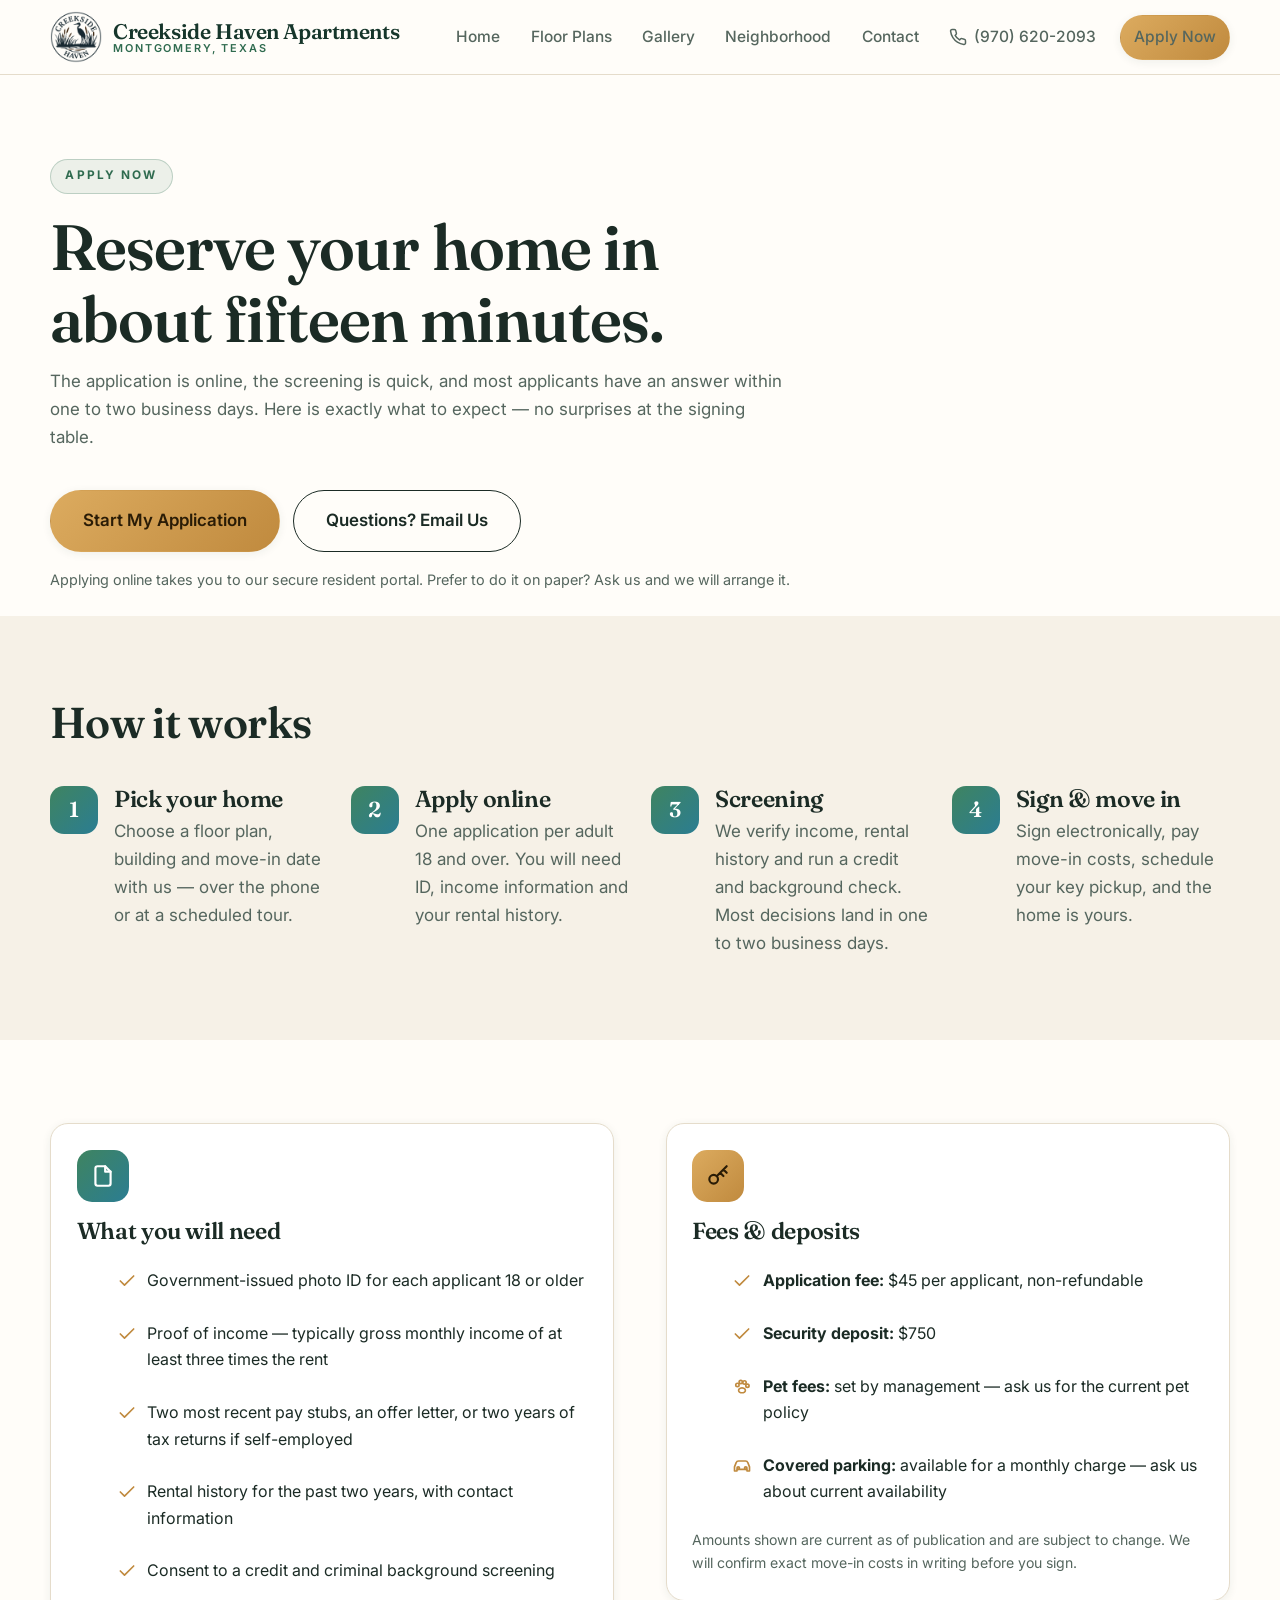
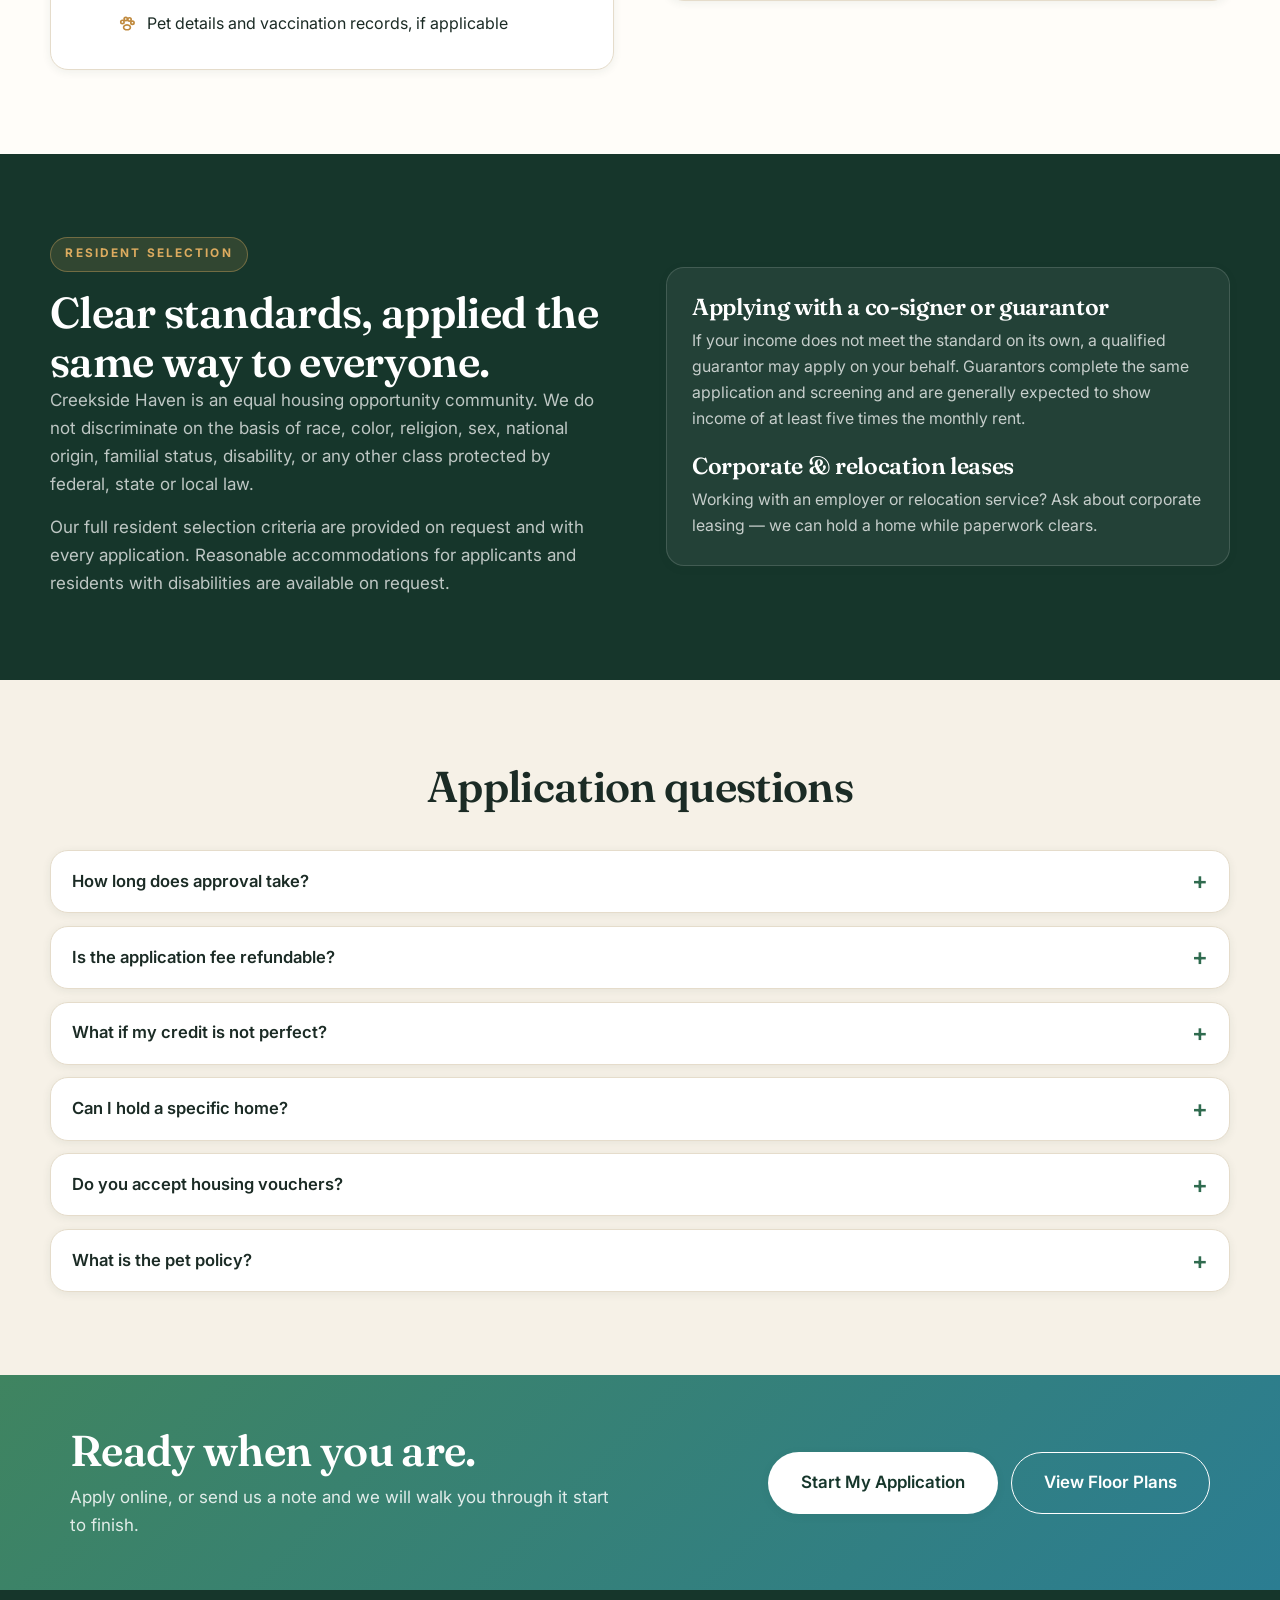
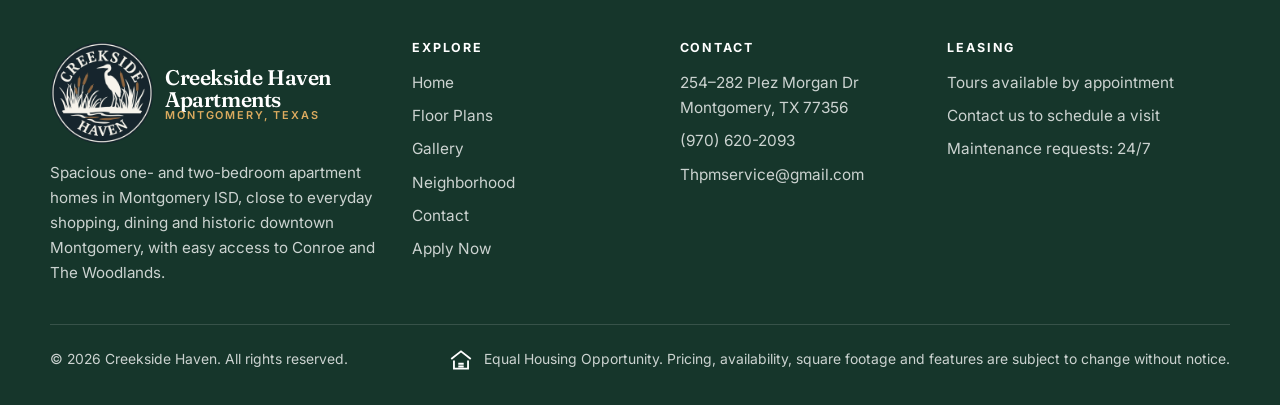
==== apply.html @ a0048268 "Apply: the application fee is $45 Down from $50. Both were supplied by the property rather than inve" ====
<!DOCTYPE html>
<html lang="en">
<head>
  <meta charset="UTF-8" />
  <meta name="viewport" content="width=device-width, initial-scale=1.0" />
  <title>Apply Now | Creekside Haven Apartments &mdash; Montgomery, TX</title>
  <meta name="description" content="Apply online for a new apartment home at Creekside Haven in Montgomery, TX. Application requirements, fees, deposits and resident selection criteria explained." />
  <meta name="theme-color" content="#16362b" />
  <link rel="canonical" href="https://creeksidehavenapts.com/apply.html" />
  <link rel="icon" href="assets/favicon.svg" type="image/svg+xml" />
  <link rel="apple-touch-icon" href="assets/apple-touch-icon.png" />
  <meta property="og:site_name" content="Creekside Haven" />
  <meta property="og:title" content="Apply Now | Creekside Haven Apartments &mdash; Montgomery, TX" />
  <meta property="og:description" content="Apply online for a new apartment home at Creekside Haven in Montgomery, TX. Application requirements, fees, deposits and resident selection criteria explained." />
  <meta property="og:type" content="website" />
  <meta property="og:image" content="https://creeksidehavenapts.com/assets/entrance-sign-og.jpg" />
  <meta name="twitter:card" content="summary_large_image" />
  <meta property="og:url" content="https://creeksidehavenapts.com/apply.html" />
  <link rel="preconnect" href="https://fonts.googleapis.com" />
  <link rel="preconnect" href="https://fonts.gstatic.com" crossorigin />
  <link href="https://fonts.googleapis.com/css2?family=Fraunces:opsz,wght@9..144,500;9..144,600;9..144,700&family=Inter:wght@400;500;600;700&display=swap" rel="stylesheet" />
  <link rel="stylesheet" href="css/site.css" />
  <!-- Google Analytics (GA4). Loaded async so it never blocks the page. -->
  <script async src="https://www.googletagmanager.com/gtag/js?id=G-PY15QV11W2"></script>
  <script>
    window.dataLayer = window.dataLayer || [];
    function gtag(){dataLayer.push(arguments);}
    gtag('js', new Date());
    gtag('config', 'G-PY15QV11W2');
  </script>
</head>
<body>
  <a class="skip-link" href="#main">Skip to content</a>
  <header class="site-header" id="top">
    <div class="container nav-bar">
      <a class="brand" href="/" aria-label="Creekside Haven home">
        <img class="brand-mark" src="assets/logo.png" width="52" height="52" alt="Creekside Haven" />
        <span class="brand-text">
          <span class="brand-name">Creekside Haven Apartments</span>
          <span class="brand-sub">Montgomery, Texas</span>
        </span>
      </a>
      <button class="nav-toggle" aria-label="Toggle menu" aria-expanded="false" aria-controls="nav"><span></span></button>
      <nav class="nav" id="nav" aria-label="Main">
        <a href="/">Home</a>
        <a href="floor-plans.html">Floor Plans</a>
        <a href="gallery.html">Gallery</a>
        <a href="neighborhood.html">Neighborhood</a>
        <a href="contact.html">Contact</a>
        <a class="nav-phone" href="tel:+19706202093"><svg class="ico" viewBox="0 0 24 24" fill="none" stroke="currentColor" stroke-width="2" stroke-linecap="round" stroke-linejoin="round" aria-hidden="true"><path d="M22 16.9v3a2 2 0 0 1-2.2 2 19.8 19.8 0 0 1-8.6-3.1 19.5 19.5 0 0 1-6-6A19.8 19.8 0 0 1 2.1 4.2 2 2 0 0 1 4.1 2h3a2 2 0 0 1 2 1.7c.1 1 .4 2 .7 2.9a2 2 0 0 1-.5 2.1L8.1 9.9a16 16 0 0 0 6 6l1.2-1.2a2 2 0 0 1 2.1-.5c.9.3 1.9.6 2.9.7a2 2 0 0 1 1.7 2z"/></svg>(970) 620-2093</a>
        <a class="btn btn-primary btn-sm" href="apply.html">Apply Now</a>
      </nav>
    </div>
  </header>
  <main id="main">
    <section class="section" style="padding-bottom:1.5rem">
      <div class="container">
        <div class="section-head">
          <span class="eyebrow dark">Apply now</span>
          <h1>Reserve your home in about fifteen minutes.</h1>
          <p>The application is online, the screening is quick, and most applicants have an answer
             within one to two business days. Here is exactly what to expect &mdash; no surprises
             at the signing table.</p>
        </div>
        <div class="btn-row">
          <a class="btn btn-primary btn-lg" href="contact.html">Start My Application</a>
          <a class="btn btn-ghost btn-lg" href="mailto:Thpmservice@gmail.com">Questions? Email Us</a>
        </div>
        <p class="muted" style="font-size:.9rem;margin-top:1rem">Applying online takes you to our
          secure resident portal. Prefer to do it on paper? Ask us and we will arrange it.</p>
      </div>
    </section>

    <section class="section sand">
      <div class="container">
        <div class="section-head"><h2>How it works</h2></div>
        <div class="grid grid-4">
          <div class="step reveal"><h3>Pick your home</h3><p>Choose a floor plan, building and
            move-in date with us &mdash; over the phone or at a scheduled tour.</p></div>
          <div class="step reveal"><h3>Apply online</h3><p>One application per adult 18 and over.
            You will need ID, income information and your rental history.</p></div>
          <div class="step reveal"><h3>Screening</h3><p>We verify income, rental history and run a
            credit and background check. Most decisions land in one to two business days.</p></div>
          <div class="step reveal"><h3>Sign &amp; move in</h3><p>Sign electronically, pay move-in
            costs, schedule your key pickup, and the home is yours.</p></div>
        </div>
      </div>
    </section>

    <section class="section">
      <div class="container split" style="align-items:start">
        <div class="card">
          <div class="pillar-icon"><svg class="" viewBox="0 0 24 24" fill="none" stroke="currentColor" stroke-width="2" stroke-linecap="round" stroke-linejoin="round" aria-hidden="true"><path d="M14 3H7a2 2 0 0 0-2 2v14a2 2 0 0 0 2 2h10a2 2 0 0 0 2-2V8z"/><path d="M14 3v5h5"/></svg></div>
          <h3>What you will need</h3>
          <ul class="amenity-list" style="grid-template-columns:1fr;margin-top:1rem">
            <li><svg class="" viewBox="0 0 24 24" fill="none" stroke="currentColor" stroke-width="2" stroke-linecap="round" stroke-linejoin="round" aria-hidden="true"><path d="M20 6 9 17l-5-5"/></svg><span>Government-issued photo ID for each applicant 18 or older</span></li>
            <li><svg class="" viewBox="0 0 24 24" fill="none" stroke="currentColor" stroke-width="2" stroke-linecap="round" stroke-linejoin="round" aria-hidden="true"><path d="M20 6 9 17l-5-5"/></svg><span>Proof of income &mdash; typically gross monthly income of at least
              three times the rent</span></li>
            <li><svg class="" viewBox="0 0 24 24" fill="none" stroke="currentColor" stroke-width="2" stroke-linecap="round" stroke-linejoin="round" aria-hidden="true"><path d="M20 6 9 17l-5-5"/></svg><span>Two most recent pay stubs, an offer letter, or two years of tax returns
              if self-employed</span></li>
            <li><svg class="" viewBox="0 0 24 24" fill="none" stroke="currentColor" stroke-width="2" stroke-linecap="round" stroke-linejoin="round" aria-hidden="true"><path d="M20 6 9 17l-5-5"/></svg><span>Rental history for the past two years, with contact information</span></li>
            <li><svg class="" viewBox="0 0 24 24" fill="none" stroke="currentColor" stroke-width="2" stroke-linecap="round" stroke-linejoin="round" aria-hidden="true"><path d="M20 6 9 17l-5-5"/></svg><span>Consent to a credit and criminal background screening</span></li>
            <li><svg class="" viewBox="0 0 24 24" fill="none" stroke="currentColor" stroke-width="2" stroke-linecap="round" stroke-linejoin="round" aria-hidden="true"><circle cx="6.5" cy="9.5" r="2"/><circle cx="10.5" cy="6" r="2"/><circle cx="15" cy="6.5" r="2"/><circle cx="18.5" cy="10.5" r="2"/><path d="M8.5 14.5c1.5-2 5.5-2 7 0 1.2 1.6.4 4-1.8 4.3-1 .1-2.4.1-3.4 0-2.2-.3-3-2.7-1.8-4.3z"/></svg><span>Pet details and vaccination records, if applicable</span></li>
          </ul>
        </div>
        <div class="card brass">
          <div class="pillar-icon"><svg class="" viewBox="0 0 24 24" fill="none" stroke="currentColor" stroke-width="2" stroke-linecap="round" stroke-linejoin="round" aria-hidden="true"><circle cx="8" cy="15" r="4"/><path d="M10.8 12.2 20 3M17 6l3 3M14 9l3 3"/></svg></div>
          <h3>Fees &amp; deposits</h3>
          <ul class="amenity-list" style="grid-template-columns:1fr;margin-top:1rem">
            <li><svg class="" viewBox="0 0 24 24" fill="none" stroke="currentColor" stroke-width="2" stroke-linecap="round" stroke-linejoin="round" aria-hidden="true"><path d="M20 6 9 17l-5-5"/></svg><span><strong>Application fee:</strong> $45 per applicant, non-refundable</span></li>
            <li><svg class="" viewBox="0 0 24 24" fill="none" stroke="currentColor" stroke-width="2" stroke-linecap="round" stroke-linejoin="round" aria-hidden="true"><path d="M20 6 9 17l-5-5"/></svg><span><strong>Security deposit:</strong> $750</span></li>
            <li><svg class="" viewBox="0 0 24 24" fill="none" stroke="currentColor" stroke-width="2" stroke-linecap="round" stroke-linejoin="round" aria-hidden="true"><circle cx="6.5" cy="9.5" r="2"/><circle cx="10.5" cy="6" r="2"/><circle cx="15" cy="6.5" r="2"/><circle cx="18.5" cy="10.5" r="2"/><path d="M8.5 14.5c1.5-2 5.5-2 7 0 1.2 1.6.4 4-1.8 4.3-1 .1-2.4.1-3.4 0-2.2-.3-3-2.7-1.8-4.3z"/></svg><span><strong>Pet fees:</strong> set by management &mdash; ask us for
              the current pet policy</span></li>
            <li><svg class="" viewBox="0 0 24 24" fill="none" stroke="currentColor" stroke-width="2" stroke-linecap="round" stroke-linejoin="round" aria-hidden="true"><path d="M3 13l2-5a3 3 0 0 1 2.8-2h8.4A3 3 0 0 1 19 8l2 5v5h-3v-2H6v2H3z"/><circle cx="7.5" cy="14.5" r="1.5"/><circle cx="16.5" cy="14.5" r="1.5"/></svg><span><strong>Covered parking:</strong> available for a monthly charge &mdash;
              ask us about current availability</span></li>
          </ul>
          <p class="muted" style="font-size:.88rem;margin-top:1rem">Amounts shown are current as of
            publication and are subject to change. We will confirm exact
            move-in costs in writing before you sign.</p>
        </div>
      </div>
    </section>

    <section class="section forest">
      <div class="container">
        <div class="split">
          <div>
            <span class="eyebrow">Resident selection</span>
            <h2>Clear standards, applied the same way to everyone.</h2>
            <p class="muted">Creekside Haven is an equal housing opportunity community. We do not
              discriminate on the basis of race, color, religion, sex, national origin, familial
              status, disability, or any other class protected by federal, state or local law.</p>
            <p class="muted">Our full resident selection criteria are provided on request and
              with every application. Reasonable accommodations for applicants and residents with
              disabilities are available on request.</p>
          </div>
          <div class="card">
            <h3>Applying with a co-signer or guarantor</h3>
            <p>If your income does not meet the standard on its own, a qualified guarantor may
               apply on your behalf. Guarantors complete the same application and screening and
               are generally expected to show income of at least five times the monthly rent.</p>
            <h3 style="margin-top:1.3rem">Corporate &amp; relocation leases</h3>
            <p>Working with an employer or relocation service? Ask about corporate leasing
               &mdash; we can hold a home while paperwork clears.</p>
          </div>
        </div>
      </div>
    </section>

    <section class="section sand">
      <div class="container">
        <div class="section-head center"><h2>Application questions</h2></div>
      <div class="faq">
        <details><summary>How long does approval take?</summary><p>Most applications are decided within one to two business days once every adult applicant has submitted their documents.</p></details>
        <details><summary>Is the application fee refundable?</summary><p>The application fee covers screening costs and is non-refundable, whether or not the application is approved.</p></details>
        <details><summary>What if my credit is not perfect?</summary><p>Credit is one factor among several. Applicants who do not meet the standard outright may still be approved with an additional deposit or a qualified guarantor.</p></details>
        <details><summary>Can I hold a specific home?</summary><p>Yes. Once your application is approved and the administrative fee is paid, the home is held for your agreed move-in date.</p></details>
        <details><summary>Do you accept housing vouchers?</summary><p>We follow all applicable federal, state and local laws regarding sources of income. Contact us to discuss your situation.</p></details>
        <details><summary>What is the pet policy?</summary><p>Pets are considered, subject to fees, weight limits and breed restrictions set by management. Ask us for the current policy before you apply.</p></details>
      </div>
      </div>
    </section>

    <section class="cta-band">
      <div class="container">
        <div>
          <h2>Ready when you are.</h2>
          <p>Apply online, or send us a note and we will walk you through it start to finish.</p>
        </div>
        <div class="btn-row">
          <a class="btn btn-light btn-lg" href="contact.html">Start My Application</a>
          <a class="btn btn-ghost btn-lg" href="floor-plans.html">View Floor Plans</a>
        </div>
      </div>
    </section>
  </main>

  <footer class="site-footer">
    <div class="container">
      <div class="footer-grid">
        <div class="footer-brand">
          <a class="brand" href="/" aria-label="Creekside Haven home">
            <img class="brand-seal" src="assets/logo-reverse.png" width="104" height="104" alt="Creekside Haven" />
            <span class="brand-text">
              <span class="brand-name">Creekside Haven Apartments</span>
              <span class="brand-sub">Montgomery, Texas</span>
            </span>
          </a>
          <p>Spacious one- and two-bedroom apartment homes in Montgomery ISD, close to everyday shopping, dining and historic downtown Montgomery, with easy access to Conroe and The Woodlands.</p>
        </div>
        <div>
          <h4>Explore</h4>
          <ul>
          <li><a href="/">Home</a></li>
          <li><a href="floor-plans.html">Floor Plans</a></li>
          <li><a href="gallery.html">Gallery</a></li>
          <li><a href="neighborhood.html">Neighborhood</a></li>
          <li><a href="contact.html">Contact</a></li>
            <li><a href="apply.html">Apply Now</a></li>
          </ul>
        </div>
        <div>
          <h4>Contact</h4>
          <ul>
            <li><a href="https://www.google.com/maps/search/?api=1&query=Creekside+Haven+Plez+Morgan+Dr+Montgomery+TX+77356" target="_blank" rel="noopener">254–282 Plez Morgan Dr<br />Montgomery, TX 77356</a></li>
            <li><a href="tel:+19706202093">(970) 620-2093</a></li>
            <li><a href="mailto:Thpmservice@gmail.com">Thpmservice@gmail.com</a></li>
          </ul>
        </div>
        <div>
          <h4>Leasing</h4>
          <ul>
            <li>Tours available by appointment</li>
            <li>Contact us to schedule a visit</li>
            <li>Maintenance requests: 24/7</li>
          </ul>
        </div>
      </div>
      <div class="footer-bottom">
        <span>&copy; <span data-year>2026</span> Creekside Haven. All rights reserved.</span>
        <span class="eho"><svg viewBox="0 0 24 24" role="img" aria-label="Equal Housing Opportunity" fill="none" stroke="currentColor" stroke-width="1.7"><path d="M3 11 12 4l9 7"/><path d="M5.5 12.5V20h13v-7.5"/><path d="M9.5 15.5h5M9.5 18h5"/></svg> <span>Equal Housing Opportunity. Pricing, availability,
          square footage and features are subject to change without notice.</span></span>
      </div>
    </div>
  </footer>

  <script src="js/site.js"></script>
</body>
</html>
---- css/site.css ----
/* ==========================================================================
   Creekside Haven — Design System & Styles
   New-construction apartment homes | Montgomery, Texas
   Static site: no build step, no dependencies.
   ========================================================================== */

/* ------------------------------- Tokens -------------------------------- */
:root {
  /* Brand palette — creekside / Piney Woods */
  --forest: #16362b;
  --forest-2: #1e4a3a;
  --moss: #2f6b4f;
  --moss-2: #3f8460;
  --sage: #8aa894;
  --creek: #2b7d92;
  --creek-2: #3f9bb0;
  --brass: #c08a3e;
  --brass-2: #dcab5f;
  --sand: #f6f1e7;
  --sand-2: #efe7d8;
  --cream: #fffdf9;
  --white: #ffffff;
  --line: #e5dccb;
  --ink: #1b2b25;
  --ink-soft: #55665e;

  /* Functional */
  --bg: var(--cream);
  --text: var(--ink);
  --muted: var(--ink-soft);

  /* Type */
  --font-display: "Fraunces", "Iowan Old Style", Georgia, serif;
  --font-body: "Inter", system-ui, -apple-system, "Segoe UI", Roboto, sans-serif;

  /* Layout */
  --container: 1180px;
  --radius-sm: 10px;
  --radius: 18px;
  --radius-lg: 30px;
  --shadow-sm: 0 2px 10px rgba(22, 54, 43, .07);
  --shadow: 0 16px 44px rgba(22, 54, 43, .13);
  --shadow-lg: 0 34px 80px rgba(22, 54, 43, .2);
  --ring: 0 0 0 4px rgba(43, 125, 146, .25);

  /* One quiet green. It ends on --forest-2, which is also the fact strip's
     background, so the two meet with no visible seam. The gold and teal
     radial glows that used to sit on top of this are gone. */
  --grad-hero: linear-gradient(180deg, #143022 0%, #1a4030 58%, #1e4a3a 100%);
  --grad-brass: linear-gradient(135deg, var(--brass-2) 0%, var(--brass) 100%);
  --grad-moss: linear-gradient(135deg, var(--moss-2) 0%, var(--creek) 100%);
}

/* ------------------------------- Reset --------------------------------- */
*, *::before, *::after { box-sizing: border-box; }
* { margin: 0; }
html { scroll-behavior: smooth; -webkit-text-size-adjust: 100%; }
body {
  font-family: var(--font-body);
  color: var(--text);
  background: var(--bg);
  line-height: 1.65;
  font-size: 1.0625rem;
  -webkit-font-smoothing: antialiased;
  overflow-x: hidden;
}
img, svg, video { display: block; max-width: 100%; }
a { color: inherit; }
button, input, select, textarea { font: inherit; color: inherit; }
:focus-visible { outline: 3px solid var(--creek-2); outline-offset: 2px; }

h1, h2, h3, h4 {
  font-family: var(--font-display);
  line-height: 1.12;
  letter-spacing: -.015em;
  font-weight: 600;
}
h1 { font-size: clamp(2.3rem, 5.4vw, 4rem); }
h2 { font-size: clamp(1.85rem, 3.6vw, 2.7rem); }
h3 { font-size: clamp(1.2rem, 2vw, 1.45rem); }
p + p { margin-top: .9rem; }

.container { width: min(100% - 2.5rem, var(--container)); margin-inline: auto; }
.center { text-align: center; }
.muted { color: var(--muted); }
.sr-only {
  position: absolute; width: 1px; height: 1px; padding: 0; overflow: hidden;
  clip: rect(0 0 0 0); white-space: nowrap; border: 0;
}
.skip-link {
  position: absolute; left: 1rem; top: -4rem; z-index: 200;
  background: var(--white); color: var(--forest); padding: .7rem 1.1rem;
  border-radius: 0 0 var(--radius-sm) var(--radius-sm); font-weight: 600;
  transition: top .2s ease;
}
.skip-link:focus { top: 0; }

/* ------------------------------ Buttons -------------------------------- */
.btn {
  --btn-bg: var(--forest);
  --btn-fg: #fff;
  display: inline-flex; align-items: center; justify-content: center; gap: .55rem;
  background: var(--btn-bg); color: var(--btn-fg);
  border: 1px solid transparent; border-radius: 999px;
  padding: .85rem 1.6rem; font-weight: 600; font-size: 1rem;
  text-decoration: none; cursor: pointer;
  box-shadow: var(--shadow-sm);
  transition: transform .18s ease, box-shadow .18s ease, background .18s ease, color .18s ease;
}
.btn:hover { transform: translateY(-2px); box-shadow: var(--shadow); }
.btn:active { transform: translateY(0); }
.btn-primary { background: var(--grad-brass); color: #2a1c06; }
.btn-moss { background: var(--grad-moss); color: #fff; }
.btn-ghost { background: transparent; color: inherit; border-color: currentColor; box-shadow: none; }
.btn-ghost:hover { background: rgba(255,255,255,.12); }
.btn-light { background: #fff; color: var(--forest); }
.btn-sm { padding: .6rem 1.15rem; font-size: .93rem; }
.btn-lg { padding: 1rem 2rem; font-size: 1.06rem; }
.btn-row { display: flex; flex-wrap: wrap; gap: .8rem; }

/* ------------------------------- Header -------------------------------- */
.site-header {
  position: sticky; top: 0; z-index: 100;
  background: rgba(255, 253, 249, .92);
  backdrop-filter: blur(10px);
  border-bottom: 1px solid var(--line);
}
.nav-bar { display: flex; align-items: center; gap: 1rem; padding: .7rem 0; }
.brand { display: flex; align-items: center; gap: .7rem; text-decoration: none; margin-right: auto; }
.brand-mark { width: 52px; height: 52px; flex: none; }
.brand-seal { width: 104px; height: 104px; flex: none; }
.brand-text { display: grid; line-height: 1.05; }
.brand-name {
  font-family: var(--font-display); font-weight: 600; font-size: 1.32rem;
  color: var(--forest); letter-spacing: -.02em;
}
.brand-sub {
  font-size: .68rem; letter-spacing: .17em; text-transform: uppercase;
  color: var(--moss); font-weight: 600;
}
.nav { display: flex; align-items: center; gap: .3rem; }
.nav a {
  text-decoration: none; padding: .55rem .8rem; border-radius: 999px;
  font-weight: 500; font-size: .97rem; color: var(--ink-soft);
  transition: background .16s ease, color .16s ease;
}
.nav a:hover { background: var(--sand); color: var(--forest); }
.nav a.active { color: var(--forest); font-weight: 600; }
.nav .btn { margin-left: .4rem; }
.nav-phone {
  display: inline-flex; align-items: center; gap: .45rem; white-space: nowrap;
  font-weight: 600; color: var(--forest); text-decoration: none; font-size: .97rem;
  padding: .55rem .7rem;
}
.nav-phone svg { width: 18px; height: 18px; flex: none; }
.nav-toggle {
  display: none; width: 44px; height: 44px; border: 1px solid var(--line);
  background: var(--white); border-radius: 12px; cursor: pointer; position: relative;
}
.nav-toggle span, .nav-toggle::before, .nav-toggle::after {
  content: ""; position: absolute; left: 11px; right: 11px; height: 2px;
  background: var(--forest); border-radius: 2px; transition: transform .2s ease, opacity .2s ease;
}
.nav-toggle span { top: 21px; }
.nav-toggle::before { top: 14px; }
.nav-toggle::after { top: 28px; }
.nav-toggle[aria-expanded="true"] span { opacity: 0; }
.nav-toggle[aria-expanded="true"]::before { transform: translateY(7px) rotate(45deg); }
.nav-toggle[aria-expanded="true"]::after { transform: translateY(-7px) rotate(-45deg); }

@media (max-width: 960px) {
  .nav-toggle { display: block; }
  .nav {
    position: fixed; inset: 68px 0 auto 0; flex-direction: column; align-items: stretch;
    background: var(--cream); border-bottom: 1px solid var(--line);
    padding: .8rem 1.25rem 1.4rem; gap: .2rem; box-shadow: var(--shadow);
    display: none;
  }
  .nav.open { display: flex; }
  .nav a { padding: .8rem .6rem; font-size: 1.05rem; }
  .nav .btn { margin: .6rem 0 0; }
}

/* -------------------------------- Hero --------------------------------- */
.hero { position: relative; background: var(--grad-hero); color: #fff; overflow: hidden; }
.hero-inner {
  display: grid; grid-template-columns: 1.05fr .95fr; gap: clamp(1.8rem, 3vw, 2.6rem);
  align-items: center;
  padding: clamp(2.8rem, 5.6vw, 4.9rem) 0 clamp(3.2rem, 6vw, 5.2rem);
}
/* Sized here rather than inheriting the global h1. The <br> puts each sentence
   on its own line; the job of the ceiling is to keep the longer of the two,
   "Close to what matters.", inside the text column so it does not wrap and
   strand its last word. The text column was widened for the same reason.
   text-wrap: balance only matters at the narrow end, where a sentence has to
   wrap however it is sized: it evens the two lines instead of leaving one word
   alone. Browsers without it fall back to ordinary wrapping. */
.hero h1 { color: #fff; font-size: clamp(2.05rem, 3.9vw, 3.15rem); text-wrap: balance; }
.hero p.lede { font-size: clamp(1.05rem, 1.5vw, 1.22rem); color: rgba(255,255,255,.86); max-width: 34rem; margin-top: 1.1rem; }
.eyebrow {
  display: inline-flex; align-items: center; gap: .5rem;
  font-size: .74rem; letter-spacing: .18em; text-transform: uppercase; font-weight: 700;
  color: var(--brass-2); background: rgba(220, 171, 95, .14);
  border: 1px solid rgba(220, 171, 95, .38);
  padding: .42rem .9rem; border-radius: 999px; margin-bottom: 1.1rem;
}
.eyebrow.dark { color: var(--moss); background: rgba(47, 107, 79, .09); border-color: rgba(47, 107, 79, .25); }
.hero .btn-row { margin-top: 1.9rem; }
.hero-art {
  border-radius: var(--radius-lg); overflow: hidden;
  box-shadow: var(--shadow-lg); border: 1px solid rgba(255,255,255,.16);
  background: #0e2a21;
}
.hero-art svg, .hero-art img { width: 100%; height: auto; display: block; }
@media (max-width: 900px) {
  .hero-inner { grid-template-columns: 1fr; gap: 2.2rem; }
  .hero-art { order: -1; }
}
/* Narrower than this, the 2.2rem floor above is wider than the column and the
   headline's second line breaks; track the viewport instead of holding it. */
@media (max-width: 408px) {
  .hero h1 { font-size: 8.1vw; }
}

/* ---------------------------- Fact strip -------------------------------- */
/* The strip rides up over the hero, and the transform does not shrink the
   section, so the matching negative margin takes back the band of dead green
   it would otherwise leave underneath. */
.facts { background: var(--forest-2); color: #fff; margin-bottom: -38px; }
.facts-grid {
  display: grid; grid-template-columns: repeat(4, 1fr);
  gap: 1px; background: rgba(255,255,255,.14);
  border: 1px solid rgba(255,255,255,.12);
  border-radius: var(--radius); overflow: hidden;
  transform: translateY(-38px); box-shadow: var(--shadow);
}
.fact { background: var(--forest-2); padding: 1.35rem 1.25rem; display: grid; align-content: start; }
.fact dt { font-size: .72rem; letter-spacing: .15em; text-transform: uppercase; color: var(--brass-2); font-weight: 700; }
/* "Washer & dryer included" is the longest of the four values; the ceiling is
   what keeps it on one line so the row does not end up one line taller than
   the other three. */
.fact dd { font-family: var(--font-display); font-size: clamp(1.02rem, 1.02vw + .18rem, 1.2rem); margin-top: .34rem; }
.facts.flat { margin-bottom: 0; }
.facts.flat .facts-grid { transform: none; }
/* The strip already supplies the separation; the section below it does not
   need a full helping of its own on top. */
.why-section { padding-top: clamp(2.6rem, 4.4vw, 3.9rem); }
/* Three benefit cards in two columns leave the third alone with a hole beside
   it, which reads as a mistake rather than a layout. Go three to one. Scoped
   to this section so .grid-3 keeps its two-column step elsewhere, where the
   grids do not hold exactly three items. */
@media (max-width: 980px) { .why-section .grid-3 { grid-template-columns: 1fr; } }
/* These step down earlier than they used to. "Washer & dryer included" is a
   good deal longer than the "Now leasing" it replaced, and a column under
   roughly 224px wraps it onto a second line while the other three stay on one,
   which leaves the row visibly lopsided. Measured, not guessed. */
@media (max-width: 1000px) { .facts-grid { grid-template-columns: repeat(2, 1fr); } }
@media (max-width: 540px) { .facts-grid { grid-template-columns: 1fr; } }

/* ------------------------------ Sections -------------------------------- */
.section { padding: clamp(3.4rem, 6.5vw, 5.6rem) 0; }
.section.tight { padding: clamp(2.4rem, 4vw, 3.4rem) 0; }
.section.sand { background: var(--sand); }
.section.forest { background: var(--forest); color: #fff; }
.section.forest h2, .section.forest h3 { color: #fff; }
.section.forest .muted { color: rgba(255,255,255,.72); }
.section-head { max-width: 46rem; margin-bottom: 2.4rem; }
.section-head.center { margin-inline: auto; }
.section-head p { color: var(--muted); margin-top: .85rem; font-size: 1.06rem; }
.section.forest .section-head p { color: rgba(255,255,255,.76); }

/* "Why Creekside Haven": the heading and its paragraph sit beside a photo,
   with the three benefit cards in a row underneath. The photo carries the
   hero's larger radius so the two read as the same family. */
.why-intro {
  display: grid; grid-template-columns: 1fr 1fr;
  gap: clamp(1.8rem, 3.4vw, 3.2rem); align-items: center;
  margin-bottom: clamp(2.2rem, 3.8vw, 3.2rem);
}
.why-intro .section-head { max-width: none; margin-bottom: 0; }
.why-figure { margin: 0; }
.why-figure img {
  width: 100%; height: auto; display: block;
  border-radius: var(--radius-lg); box-shadow: var(--shadow-lg);
}
.why-figure figcaption { margin-top: .75rem; font-size: .84rem; }
@media (max-width: 900px) {
  .why-intro { grid-template-columns: 1fr; gap: clamp(1.4rem, 3vw, 2rem); }
}

.grid { display: grid; gap: 1.4rem; }
.grid-2 { grid-template-columns: repeat(2, 1fr); }
.grid-3 { grid-template-columns: repeat(3, 1fr); }
.grid-4 { grid-template-columns: repeat(4, 1fr); }
@media (max-width: 980px) { .grid-4 { grid-template-columns: repeat(2, 1fr); } .grid-3 { grid-template-columns: repeat(2, 1fr); } }
@media (max-width: 700px) { .grid-2, .grid-3, .grid-4 { grid-template-columns: 1fr; } }

.split { display: grid; grid-template-columns: 1fr 1fr; gap: clamp(1.8rem, 4vw, 3.4rem); align-items: center; }
@media (max-width: 900px) { .split { grid-template-columns: 1fr; } }

/* -------------------------------- Cards --------------------------------- */
.card {
  background: var(--white); border: 1px solid var(--line); border-radius: var(--radius);
  padding: 1.6rem; box-shadow: var(--shadow-sm);
  transition: transform .2s ease, box-shadow .2s ease;
}
.card:hover { transform: translateY(-3px); box-shadow: var(--shadow); }
.card h3 { margin-bottom: .5rem; }
.card p { color: var(--muted); font-size: .99rem; }
.section.forest .card { background: rgba(255,255,255,.06); border-color: rgba(255,255,255,.14); }
.section.forest .card p { color: rgba(255,255,255,.74); }

.pillar-icon {
  width: 52px; height: 52px; border-radius: 15px; display: grid; place-items: center;
  background: var(--grad-moss); color: #fff; margin-bottom: 1rem;
}
.pillar-icon svg { width: 26px; height: 26px; }
.card.brass .pillar-icon { background: var(--grad-brass); color: #2a1c06; }

/* ----------------------------- Floor plans ------------------------------ */
.filter-bar { display: flex; flex-wrap: wrap; gap: .5rem; margin-bottom: 2rem; }
.chip {
  border: 1px solid var(--line); background: var(--white); color: var(--ink-soft);
  border-radius: 999px; padding: .55rem 1.15rem; font-weight: 600; font-size: .93rem; cursor: pointer;
  transition: all .16s ease;
}
.chip:hover { border-color: var(--moss); color: var(--forest); }
.chip[aria-pressed="true"] { background: var(--forest); border-color: var(--forest); color: #fff; }

.plan-card {
  background: var(--white); border: 1px solid var(--line); border-radius: var(--radius);
  overflow: hidden; display: flex; flex-direction: column; box-shadow: var(--shadow-sm);
  transition: transform .2s ease, box-shadow .2s ease;
}
.plan-card:hover { transform: translateY(-3px); box-shadow: var(--shadow); }
.plan-figure { background: #fff; border-bottom: 1px solid var(--line); padding: .9rem .9rem .4rem; }
.plan-figure svg, .plan-figure img { width: 100%; height: auto; display: block; }
.plan-body { padding: 1.4rem 1.5rem 1.6rem; display: flex; flex-direction: column; flex: 1; }
.plan-name { display: flex; align-items: baseline; justify-content: space-between; gap: .8rem; }
.plan-name h3 { margin: 0; }
.plan-type { font-size: .78rem; letter-spacing: .13em; text-transform: uppercase; font-weight: 700; color: var(--moss); }
.plan-specs { display: flex; flex-wrap: wrap; gap: .5rem; margin: .9rem 0 1rem; }
.tag {
  background: var(--sand); border: 1px solid var(--line); border-radius: 999px;
  padding: .3rem .75rem; font-size: .85rem; font-weight: 600; color: var(--ink-soft);
}
.plan-price { font-family: var(--font-display); font-size: 1.35rem; color: var(--forest); }
.plan-price small { font-family: var(--font-body); font-size: .85rem; color: var(--muted); font-weight: 400; }
.plan-body ul { margin: 0 0 .9rem; padding-left: 1.1rem; color: var(--muted); font-size: .96rem; }
.plan-note { margin: 0 0 1.2rem; font-size: .84rem; color: var(--muted); }
.plan-body ul li { margin-bottom: .3rem; }
.plan-body .btn-row { margin-top: auto; }

/* ------------------------------ Amenities ------------------------------- */
.amenity-list { display: grid; grid-template-columns: repeat(3, 1fr); gap: .75rem 1.6rem; }
.amenity-list li {
  list-style: none; display: flex; gap: .65rem; align-items: flex-start;
  padding: .45rem 0; font-size: 1rem;
}
.amenity-list li svg { width: 20px; height: 20px; flex: none; margin-top: .25rem; color: var(--brass); }
.section.forest .amenity-list li svg { color: var(--brass-2); }
@media (max-width: 860px) { .amenity-list { grid-template-columns: repeat(2, 1fr); } }
@media (max-width: 560px) { .amenity-list { grid-template-columns: 1fr; } }

/* ------------------------------- Gallery -------------------------------- */
.gallery-grid { display: grid; grid-template-columns: repeat(3, 1fr); gap: 1rem; }
@media (max-width: 900px) { .gallery-grid { grid-template-columns: repeat(2, 1fr); } }
@media (max-width: 560px) { .gallery-grid { grid-template-columns: 1fr; } }
.shot {
  position: relative; border: 0; padding: 0; cursor: zoom-in; display: block; width: 100%;
  border-radius: var(--radius); overflow: hidden; background: var(--sand);
  box-shadow: var(--shadow-sm); transition: transform .2s ease, box-shadow .2s ease;
}
.shot:hover { transform: translateY(-3px); box-shadow: var(--shadow); }
/* The filter chips hide items with the `hidden` attribute. These elements set an
   explicit display, which as author rules beat the browser's [hidden] rule, so the
   attribute alone would not hide them. */
.shot[hidden], .plan-card[hidden] { display: none; }
.shot svg { width: 100%; height: auto; }
.shot img { width: 100%; height: auto; display: block; aspect-ratio: 800 / 560; object-fit: cover; }
.shot figcaption {
  position: absolute; inset: auto 0 0 0; text-align: left;
  background: linear-gradient(to top, rgba(16, 43, 34, .88), transparent);
  color: #fff; padding: 2.2rem .95rem .8rem; font-size: .93rem; font-weight: 600;
}
.shot.tall { grid-row: span 2; }

/* ---- Gallery page ------------------------------------------------------
   Scoped, because index.html reuses .gallery-grid and .shot for its strip.   */

/* The photographs are the page, so the run-up to them is short. */
.gallery-section { padding-top: clamp(2.4rem, 4.2vw, 3.6rem); padding-bottom: clamp(3rem, 5vw, 4.2rem); }
.gallery-section .section-head { margin-bottom: 1.05rem; }
.gallery-section .filter-bar { margin-bottom: .9rem; }

/* Every tile the same box: 3:2, three equal columns, 20px gaps. No masonry and
   no per-image height, so rows line up whichever filter is showing. */
.gallery-section .gallery-grid { gap: 20px; }
.gallery-section .shot { aspect-ratio: 3 / 2; }
.gallery-section .shot img {
  width: 100%; height: 100%; aspect-ratio: auto;
  object-fit: cover; object-position: center;
}

.gallery-section .shot img { transition: transform .5s cubic-bezier(.2, .7, .3, 1); }
.gallery-section .shot:hover img,
.gallery-section .shot:focus-visible img { transform: scale(1.035); }

/* The neighborhood photographs introduce themselves from inside the grid, on a
   row of their own, so the filter keeps working and nothing is shown twice.
   It steps back out of the way when those tiles are filtered out. */
.gallery-break { grid-column: 1 / -1; max-width: 42rem; padding-block: clamp(1.6rem, 3vw, 2.6rem) .35rem; }
.gallery-break h2 { margin-top: .15rem; font-size: clamp(1.5rem, 2.6vw, 2rem); }
.gallery-break p { color: var(--muted); margin-top: .5rem; font-size: 1rem; }
.gallery-grid:has(.shot[data-cat="neighborhood"][hidden]) .gallery-break { display: none; }


/* The photograph is the point; the caption sits under a softer wash, a step
   smaller and a weight lighter. */
.gallery-section .shot figcaption {
  background: linear-gradient(to top, rgba(16, 43, 34, .74), rgba(16, 43, 34, .32) 48%, transparent);
  color: rgba(255,255,255,.93); padding: 2rem .9rem .72rem;
  font-size: .86rem; font-weight: 500; line-height: 1.35;
}

.gallery-note { font-size: .88rem; margin-top: 1.4rem; max-width: 46rem; }

/* A clear break before the site plan, so it reads as its own section. */
.map-section { padding-top: clamp(4.4rem, 8vw, 7rem); }
.lightbox {
  position: fixed; inset: 0; z-index: 200; display: none;
  background: rgba(11, 30, 24, .9); padding: 4vh 4vw; place-items: center;
}
.lightbox.open { display: grid; }
.lightbox figure { max-width: 1000px; width: 100%; }
.lightbox svg, .lightbox img { width: 100%; height: auto; display: block;
  border-radius: var(--radius); }
.lightbox figcaption { color: #fff; text-align: center; margin-top: 1rem; font-size: 1rem; }
.lightbox-close {
  position: absolute; top: 1.2rem; right: 1.4rem; width: 46px; height: 46px;
  border-radius: 50%; border: 1px solid rgba(255,255,255,.35); background: rgba(255,255,255,.1);
  color: #fff; font-size: 1.5rem; line-height: 1; cursor: pointer;
}

/* ---------------------------- Neighborhood ------------------------------ */
.drive-table { width: 100%; border-collapse: collapse; background: var(--white); border-radius: var(--radius); overflow: hidden; box-shadow: var(--shadow-sm); }
.drive-table th, .drive-table td { text-align: left; padding: .95rem 1.1rem; border-bottom: 1px solid var(--line); }
.drive-table thead th { background: var(--sand); font-size: .78rem; letter-spacing: .12em; text-transform: uppercase; color: var(--moss); }
.drive-table tbody tr:last-child td { border-bottom: 0; }
.drive-table th:last-child, .drive-table td:last-child { text-align: right; white-space: nowrap; }
.drive-table td:last-child { font-weight: 600; }
.table-scroll { overflow-x: auto; }

.place-card, .highlight-list li { display: flex; gap: 1rem; align-items: flex-start; }
.place-card .dot, .highlight-list .dot {
  width: 40px; height: 40px; border-radius: 12px; flex: none; display: grid; place-items: center;
  background: var(--sand); color: var(--moss); border: 1px solid var(--line);
}
.place-card .dot svg, .highlight-list .dot svg { width: 20px; height: 20px; }

/* --------------------------- Neighborhood page --------------------------- */
.nb-hero { background: var(--cream); padding: clamp(3rem, 6vw, 5.6rem) 0 clamp(1.5rem, 2.6vw, 2.3rem); }
.nb-hero__grid {
  display: grid; grid-template-columns: 37fr 63fr; align-items: center;
  gap: clamp(1.8rem, 3.6vw, 3.2rem);
}
.nb-hero__text h1 {
  margin: 1rem 0 0; font-size: clamp(1.8rem, 2.85vw, 2.7rem); line-height: 1.16;
}
.nb-hero__text p {
  margin-top: 1.3rem; color: var(--muted); font-size: 1.06rem; max-width: 44ch;
}
.nb-hero__figure {
  margin: 0; border-radius: var(--radius); overflow: hidden; box-shadow: var(--shadow-sm);
}
/* 16:9, which is what the downtown photograph is: the street stays centred, the
   frame keeps both sides of it, and it matches the supporting photograph below.
   object-fit: cover stays so a replacement of another shape still fills the box. */
.nb-hero__figure img {
  width: 100%; height: auto; display: block; aspect-ratio: 16 / 9; object-fit: cover;
}

.nb-highlights-band { border-top: 1px solid var(--line); background: var(--cream); }
.nb-highlights {
  list-style: none; margin: 0; padding: 0; display: grid; grid-template-columns: repeat(4, 1fr);
}
.nb-highlights li {
  text-align: center; border-left: 1px solid var(--line);
  padding: clamp(1.8rem, 3.4vw, 2.8rem) clamp(1rem, 1.8vw, 1.7rem);
}
.nb-highlights li:first-child { border-left: 0; }
.nb-highlights .dot {
  width: 74px; height: 74px; border-radius: 50%; margin: 0 auto 1.15rem; display: grid;
  place-items: center; background: var(--sand); color: var(--moss); border: 1px solid var(--line);
}
.nb-highlights .dot svg { width: 30px; height: 30px; }
.nb-highlights h3 { margin: 0 0 .55rem; font-size: 1.1rem; }
.nb-highlights p { margin: 0; color: var(--muted); font-size: .95rem; }

/* Contained rather than full-bleed: one supporting photograph should read as
   support for the page, not as a banner across it. Two share the row when The
   DEN joins Lake Conroe; data-count is how many there are. */
.nb-strip {
  display: grid; grid-template-columns: repeat(3, 1fr);
  gap: 24px;
  width: min(100% - 2.5rem, var(--container)); margin-inline: auto;
  /* The section above already ends on its own padding, so the top here is
     small on purpose: the two together were leaving a dead band. */
  padding-block: clamp(.4rem, 1vw, .9rem) clamp(2.6rem, 5vw, 4.2rem);
}
.nb-strip[data-count="1"] { grid-template-columns: 1fr; max-width: 46rem; }
.nb-strip figure {
  position: relative; margin: 0; overflow: hidden; background: var(--forest);
  border-radius: var(--radius); box-shadow: var(--shadow-sm);
}
.nb-strip svg, .nb-strip img {
  width: 100%; height: 100%; display: block; object-fit: cover; aspect-ratio: 3 / 2;
}
.nb-strip figure { aspect-ratio: 3 / 2; }
.nb-strip figcaption {
  position: absolute; inset: auto 0 0 0; padding: 2rem 1.1rem 1.2rem; text-align: center;
  color: #fff; font-size: .8rem; font-weight: 700; letter-spacing: .13em; text-transform: uppercase;
  background: linear-gradient(to top, rgba(12, 32, 25, .88), rgba(12, 32, 25, .5) 48%, transparent);
}
.nb-strip figcaption span {
  display: block; margin-top: .35rem; font-weight: 500; letter-spacing: .1em;
  color: rgba(255, 255, 255, .82);
}

/* Unused since the closing lake band came off the neighborhood page; kept so
   restoring that section needs nothing but its markup. */
.lake-band { display: block; background: var(--forest); }
.lake-band img { width: 100%; height: auto; display: block; }

/* The FAQ sits between the ISD band and the lake image; a little more air
   on each side keeps it from reading as part of either. */
.nb-faq { padding-block: clamp(4.4rem, 8vw, 7rem); }

.nb-isd { background: #eaf0e9; border-top: 1px solid var(--line); border-bottom: 1px solid var(--line); }
.nb-isd .container {
  display: grid; grid-template-columns: auto 1fr auto; align-items: center;
  gap: clamp(1.3rem, 3vw, 2.6rem); padding-block: clamp(2rem, 3.6vw, 2.9rem);
}
.nb-isd .dot {
  width: 72px; height: 72px; border-radius: 50%; display: grid; place-items: center;
  background: #dbe6d9; color: var(--moss);
}
.nb-isd .dot svg { width: 30px; height: 30px; }
.nb-isd h3 { margin: 0 0 .5rem; }
.nb-isd p { margin: 0; color: var(--muted); max-width: 48ch; }
.nb-isd__link { border-left: 1px solid rgba(47, 107, 79, .22); padding-left: clamp(1.3rem, 3vw, 2.6rem); }
.nb-isd__link a {
  display: inline-block; padding-bottom: .5rem; border-bottom: 2px solid var(--brass);
  color: var(--moss); font-size: .8rem; font-weight: 700; letter-spacing: .13em;
  text-transform: uppercase; text-decoration: none;
}
.nb-isd__link a:hover { color: var(--forest); }

@media (max-width: 960px) {
  .nb-highlights { grid-template-columns: 1fr 1fr; }
  .nb-highlights li:nth-child(3) { border-left: 0; border-top: 1px solid var(--line); }
  .nb-highlights li:nth-child(4) { border-top: 1px solid var(--line); }
}
@media (max-width: 900px) {
  /* Stack rather than squeeze: copy first, then a full-width landscape photo. */
  .nb-hero__grid { grid-template-columns: 1fr; gap: clamp(1.8rem, 5vw, 2.6rem); }
  .nb-hero__text h1 br { display: none; }
  .nb-isd .container { grid-template-columns: auto 1fr; }
  .nb-isd__link { grid-column: 1 / -1; border-left: 0; padding-left: 0; }
}
@media (max-width: 1099px) {
  /* Three tiles never split evenly in two columns -- two up and a lone
     third leaves an obvious hole -- so go straight from three to one.
     1099 rather than a rounder number because that is where the cards fall
     under ~330px and "Historic Downtown Montgomery" wraps to two lines,
     leaving one caption taller than the other two. */
  .nb-strip { grid-template-columns: 1fr; }
}
@media (max-width: 560px) {
  .nb-highlights { grid-template-columns: 1fr; }
  .nb-highlights li { border-left: 0; border-top: 1px solid var(--line); }
  .nb-highlights li:first-child { border-top: 0; }
}

/* -------------------------------- Steps --------------------------------- */
.steps, .grid { counter-reset: step; }
.steps { display: grid; gap: 1.2rem; }
.step {
  position: relative; padding-left: 4rem; min-height: 3rem;
}
.step::before {
  counter-increment: step; content: counter(step);
  position: absolute; left: 0; top: 0; width: 48px; height: 48px; border-radius: 14px;
  background: var(--grad-moss); color: #fff; display: grid; place-items: center;
  font-family: var(--font-display); font-size: 1.35rem; font-weight: 600;
}
.step h3 { margin-bottom: .3rem; }
.step p { color: var(--muted); }
.section.forest .step p { color: rgba(255,255,255,.74); }

/* -------------------------------- Forms --------------------------------- */
.form-card {
  background: var(--white); border: 1px solid var(--line); border-radius: var(--radius-lg);
  padding: clamp(1.5rem, 3vw, 2.4rem); box-shadow: var(--shadow);
}
.field { display: grid; gap: .4rem; margin-bottom: 1.05rem; }
.field label { font-weight: 600; font-size: .94rem; }
.field .hint { font-size: .85rem; color: var(--muted); }
.field input, .field select, .field textarea {
  border: 1px solid var(--line); border-radius: 12px; padding: .8rem .95rem;
  background: var(--cream); width: 100%;
  transition: border-color .16s ease, box-shadow .16s ease;
}
.field input:focus, .field select:focus, .field textarea:focus {
  outline: none; border-color: var(--creek); box-shadow: var(--ring);
}
.field textarea { min-height: 130px; resize: vertical; }
.field-row { display: grid; grid-template-columns: 1fr 1fr; gap: 1rem; }
@media (max-width: 620px) { .field-row { grid-template-columns: 1fr; } }
.checkline { display: flex; gap: .6rem; align-items: flex-start; font-size: .93rem; color: var(--muted); }
.checkline input { width: auto; margin-top: .25rem; }
.form-note { font-size: .85rem; color: var(--muted); margin-top: .9rem; }
.form-success {
  display: none; background: rgba(47, 107, 79, .1); border: 1px solid var(--moss);
  color: var(--forest); border-radius: 12px; padding: 1rem 1.1rem; margin-bottom: 1.1rem; font-weight: 600;
}
.form-success.show { display: block; }

/* ----------------------------- Contact page ------------------------------
   Scoped to .contact-page / .contact-faq: the form and FAQ styles above are
   shared, and nothing else on the site should move. --------------------- */

/* Near-equal columns, the form a little wider because it carries more. */
.contact-grid {
  display: grid; grid-template-columns: 1.08fr .92fr;
  gap: clamp(2rem, 4.5vw, 4rem); align-items: start;
}
@media (max-width: 900px) { .contact-grid { grid-template-columns: 1fr; } }

/* Lighter than the shared card: one hairline, no drop shadow. */
.contact-page .form-card {
  box-shadow: none; border-color: var(--line);
  border-radius: var(--radius); background: var(--white);
}

/* Every control exactly the same height. A date input and a select each come
   with their own idea of one, so the height is set rather than suggested and
   the vertical padding comes off; both centre their own text. */
.contact-page .field input,
.contact-page .field select {
  height: 54px; padding-block: 0; line-height: normal; box-sizing: border-box;
}
.contact-page .field { margin-bottom: 1.15rem; }
.contact-page .field-row { gap: 1.1rem; }
.field-opt { font-weight: 400; color: var(--muted); }

/* A select sized for its own arrow, so the longest option still reads in full. */
.contact-page .field select {
  appearance: none; -webkit-appearance: none; padding-right: 2.7rem;
  background-image: url("data:image/svg+xml,%3Csvg xmlns='http://www.w3.org/2000/svg' viewBox='0 0 24 24' fill='none' stroke='%2316362b' stroke-width='2' stroke-linecap='round' stroke-linejoin='round'%3E%3Cpath d='M6 9l6 6 6-6'/%3E%3C/svg%3E");
  background-repeat: no-repeat; background-position: right 1rem center; background-size: 18px 18px;
  text-overflow: ellipsis;
}
.contact-page .form-actions { margin-top: 1.4rem; }

/* The honeypot. Off-screen rather than display:none, which some bots check for,
   and out of the tab order and the accessibility tree so no person meets it. */
.hp {
  position: absolute !important; width: 1px; height: 1px; padding: 0; margin: -1px;
  overflow: hidden; clip: rect(0 0 0 0); clip-path: inset(50%); white-space: nowrap; border: 0;
}

/* The three things a submit can honestly say. */
.form-error, .form-offline { display: none; border-radius: 12px; padding: 1rem 1.1rem;
  margin-bottom: 1.1rem; font-weight: 600; }
.form-error.show, .form-offline.show { display: block; }
.form-error { background: rgba(176, 58, 46, .09); border: 1px solid #b03a2e; color: #8c2d24; }
.form-offline { background: rgba(192, 138, 62, .12); border: 1px solid var(--brass); color: #6b4a16; }
.form-error a, .form-offline a { color: inherit; }

/* One panel, no box: whitespace and hairlines do the separating. */
.connect { padding-top: .35rem; }
.connect h2 { font-size: clamp(1.45rem, 2.4vw, 1.85rem); margin: 0 0 1.4rem; }
.connect-list { list-style: none; margin: 0; padding: 0; }
.connect-list li {
  display: flex; gap: 1rem; align-items: flex-start;
  padding: 1.1rem 0; border-top: 1px solid var(--line);
}
.connect-list li:last-child { border-bottom: 1px solid var(--line); }
.connect-ico {
  flex: none; width: 38px; height: 38px; display: grid; place-items: center;
  border: 1px solid rgba(192, 138, 62, .45); border-radius: 50%; color: var(--brass);
}
.connect-ico svg { width: 18px; height: 18px; }
.connect-body { display: grid; gap: .15rem; }
.connect-label {
  font-size: .74rem; letter-spacing: .14em; text-transform: uppercase;
  font-weight: 700; color: var(--muted);
}
.connect-body a { color: var(--forest); text-decoration: none; font-weight: 600; font-size: 1.05rem; }
.connect-body a:hover { text-decoration: underline; }
.connect-note { color: var(--muted); font-size: .95rem; margin: 1.3rem 0 1.6rem; max-width: 34ch; }
/* Directions sit off the end of the panel, separated by the same hairline the
   contact rows use rather than a box of their own. */
.connect-find { border-top: 1px solid var(--line); padding-top: 1.5rem; }
.connect-find h3 { margin: 0 0 .5rem; font-size: 1.12rem; }
.connect-find p { color: var(--muted); font-size: .95rem; margin: 0 0 1.4rem; max-width: 38ch; }
.connect-find p a { color: var(--forest); font-weight: 600; }
/* A quiet second route out of the directions block: the page stays about
   getting here, with one link to what is nearby. */
.connect-explore { margin: 1rem 0 0; font-size: .95rem; }
.connect-explore a { color: var(--moss); font-weight: 600; text-decoration: none; }
.connect-explore a:hover { text-decoration: underline; }
/* Solid deep green, not the teal gradient. */
.connect-cta { background: var(--forest); color: #fff; }
.connect-cta:hover { background: var(--forest-2); }

/* The FAQ loses its shadows here too. */
.contact-faq .faq details { box-shadow: none; }

/* --------------------------- Neighborhood map ---------------------------
   The map itself is a Google My Maps embed: Google places every pin from its
   own index, so no coordinate here is anyone's recollection. Everything around
   it is ours. --------------------------------------------------------- */
.nb-map__grid {
  display: grid; grid-template-columns: 2.1fr 1fr;
  gap: clamp(1.4rem, 2.6vw, 2.2rem); align-items: start;
}
@media (max-width: 900px) { .nb-map__grid { grid-template-columns: 1fr; } }

/* No overlay and no cropping: Google's attribution sits inside the frame and
   has to stay legible. */
/* The My Maps header -- title, owner, "made with Google My Maps", share and
   fullscreen -- has no parameter that turns it off, so it is clipped instead:
   the clip box is the size we want, the iframe inside is taller by exactly the
   header and shifted up by the same amount, so the header renders above the
   visible area. Google's map-data attribution is at the BOTTOM of the canvas
   and is deliberately untouched. --map-header is the one number to tune. */
.nb-map__clip {
  --map-header: 64px;
  position: relative; overflow: hidden; aspect-ratio: 5 / 4;
  border: 1px solid var(--line); border-radius: var(--radius); background: var(--sand-2);
}
.nb-map__clip > iframe {
  position: absolute; left: 0; top: calc(var(--map-header) * -1);
  width: 100%; height: calc(100% + var(--map-header));
  border: 0; display: block;
}
/* Narrow enough and the header wraps to two lines, so more has to come off. */
@media (max-width: 560px) { .nb-map__clip { --map-header: 88px; } }

/* Clipping takes the fullscreen control with it; this is the way out. */
.nb-map__larger { margin-left: auto; font-weight: 600; color: var(--moss); text-decoration: none; }
.nb-map__larger:hover { text-decoration: underline; }
/* My Maps will not guarantee a permanent label on a pin, so the anchor names
   itself here instead: always visible, in our palette, and outside the frame so
   it covers nothing Google needs to show. */
.nb-map__legend {
  display: flex; align-items: center; gap: .55rem; margin: .8rem 0 0;
  font-size: .9rem; font-weight: 600; color: var(--forest);
}
.nb-map__legend-pin {
  flex: none; width: 13px; height: 13px; border-radius: 50%;
  background: var(--forest); box-shadow: 0 0 0 3px rgba(22, 54, 43, .16);
}

.nb-map__list { list-style: none; margin: 0; padding: 0; }
.nb-map__list li + li { border-top: 1px solid var(--line); }
.nb-map__list a {
  display: flex; align-items: center; gap: .85rem; padding: .85rem .2rem;
  text-decoration: none; color: var(--ink);
  transition: background .16s ease, padding-left .16s ease;
  border-radius: var(--radius-sm);
}
.nb-map__list a:hover { background: var(--sand); padding-left: .6rem; }
.nb-map__ico {
  flex: none; width: 34px; height: 34px; display: grid; place-items: center;
  border: 1px solid rgba(192, 138, 62, .45); border-radius: 50%; color: var(--brass);
}
.nb-map__ico svg { width: 17px; height: 17px; }
.nb-map__body { display: grid; gap: .1rem; min-width: 0; }
.nb-map__name { font-weight: 600; font-size: .98rem; line-height: 1.25; }
.nb-map__kind { color: var(--muted); font-size: .84rem; }
.nb-map__go { margin-left: auto; color: var(--brass); font-size: 1.05rem; flex: none; }

/* The property is the anchor of the map, so it reads as the anchor of the list. */
.nb-map__list .is-home a { background: var(--forest); color: #fff; padding-inline: .9rem; }
.nb-map__list .is-home a:hover { background: var(--forest-2); }
.nb-map__list .is-home .nb-map__ico {
  border-color: rgba(220, 171, 95, .55); color: var(--brass-2);
}
.nb-map__list .is-home .nb-map__kind { color: rgba(255,255,255,.72); }
.nb-map__list .is-home .nb-map__go { color: var(--brass-2); }
.nb-map__list .is-home + li { border-top: 0; }

/* The site plan is a wide drawing in a white card: let it fill the card and
   keep its own proportions. */
.site-plan img { width: 100%; height: auto; display: block; border-radius: var(--radius-sm); }

/* --------------------------------- FAQ ---------------------------------- */
.faq { display: grid; gap: .8rem; }
.faq details {
  background: var(--white); border: 1px solid var(--line); border-radius: var(--radius);
  padding: 1.05rem 1.3rem; box-shadow: var(--shadow-sm);
}
.faq summary {
  cursor: pointer; font-weight: 600; font-size: 1.04rem; list-style: none;
  display: flex; justify-content: space-between; gap: 1rem; align-items: center;
}
.faq summary::-webkit-details-marker { display: none; }
.faq summary::after { content: "+"; font-size: 1.5rem; color: var(--moss); line-height: 1; }
.faq details[open] summary::after { content: "\2013"; }
.faq details p { margin-top: .7rem; color: var(--muted); }

/* ------------------------------ Quote card ------------------------------ */
.quote-card {
  background: var(--white); border: 1px solid var(--line); border-left: 4px solid var(--brass);
  border-radius: var(--radius); padding: 1.5rem; box-shadow: var(--shadow-sm);
}
.quote-card p { font-family: var(--font-display); font-size: 1.1rem; line-height: 1.5; }
.quote-card footer { margin-top: .9rem; font-size: .9rem; color: var(--muted); font-weight: 600; }

/* ------------------------------- CTA band -------------------------------- */
.cta-band { background: var(--grad-moss); color: #fff; }
.cta-band .container {
  display: flex; flex-wrap: wrap; align-items: center; justify-content: space-between;
  gap: 1.5rem; padding: clamp(2.2rem, 4vw, 3.2rem) 1.25rem;
}
.cta-band h2 { color: #fff; max-width: 30rem; }
.cta-band p { color: rgba(255,255,255,.85); margin-top: .5rem; max-width: 34rem; }

/* -------------------------------- Footer --------------------------------- */
.site-footer { background: var(--forest); color: rgba(255,255,255,.78); padding: 3.2rem 0 2rem; }
.footer-grid { display: grid; grid-template-columns: 1.4fr 1fr 1fr 1.2fr; gap: 2rem; }
@media (max-width: 900px) { .footer-grid { grid-template-columns: 1fr 1fr; } }
@media (max-width: 540px) { .footer-grid { grid-template-columns: 1fr; } }
.site-footer h4 {
  color: #fff; font-family: var(--font-body); font-size: .78rem; letter-spacing: .15em;
  text-transform: uppercase; margin-bottom: .9rem; font-weight: 700;
}
.site-footer a { color: rgba(255,255,255,.78); text-decoration: none; }
.site-footer a:hover { color: #fff; text-decoration: underline; }
.site-footer ul { list-style: none; padding: 0; display: grid; gap: .5rem; font-size: .96rem; }
.footer-brand .brand-name { color: #fff; }
.footer-brand .brand-sub { color: var(--brass-2); }
.footer-brand p { font-size: .95rem; margin-top: .9rem; max-width: 24rem; }
.footer-bottom {
  border-top: 1px solid rgba(255,255,255,.14); margin-top: 2.4rem; padding-top: 1.4rem;
  display: flex; flex-wrap: wrap; gap: 1rem; justify-content: space-between; align-items: center;
  font-size: .87rem;
}
.eho { display: flex; align-items: center; gap: .6rem; }
.eho svg { width: 26px; height: 26px; flex: none; color: #fff; }

/* ------------------------------- Reveal ---------------------------------- */
.reveal { opacity: 0; transform: translateY(18px); transition: opacity .6s ease, transform .6s ease; }
.reveal.in { opacity: 1; transform: none; }
@media (prefers-reduced-motion: reduce) {
  .reveal { opacity: 1; transform: none; transition: none; }
  html { scroll-behavior: auto; }
  .btn:hover, .card:hover, .plan-card:hover, .shot:hover { transform: none; }
  .gallery-section .shot img,
  .gallery-section .shot:hover img,
  .gallery-section .shot:focus-visible img { transform: none; transition: none; }
}
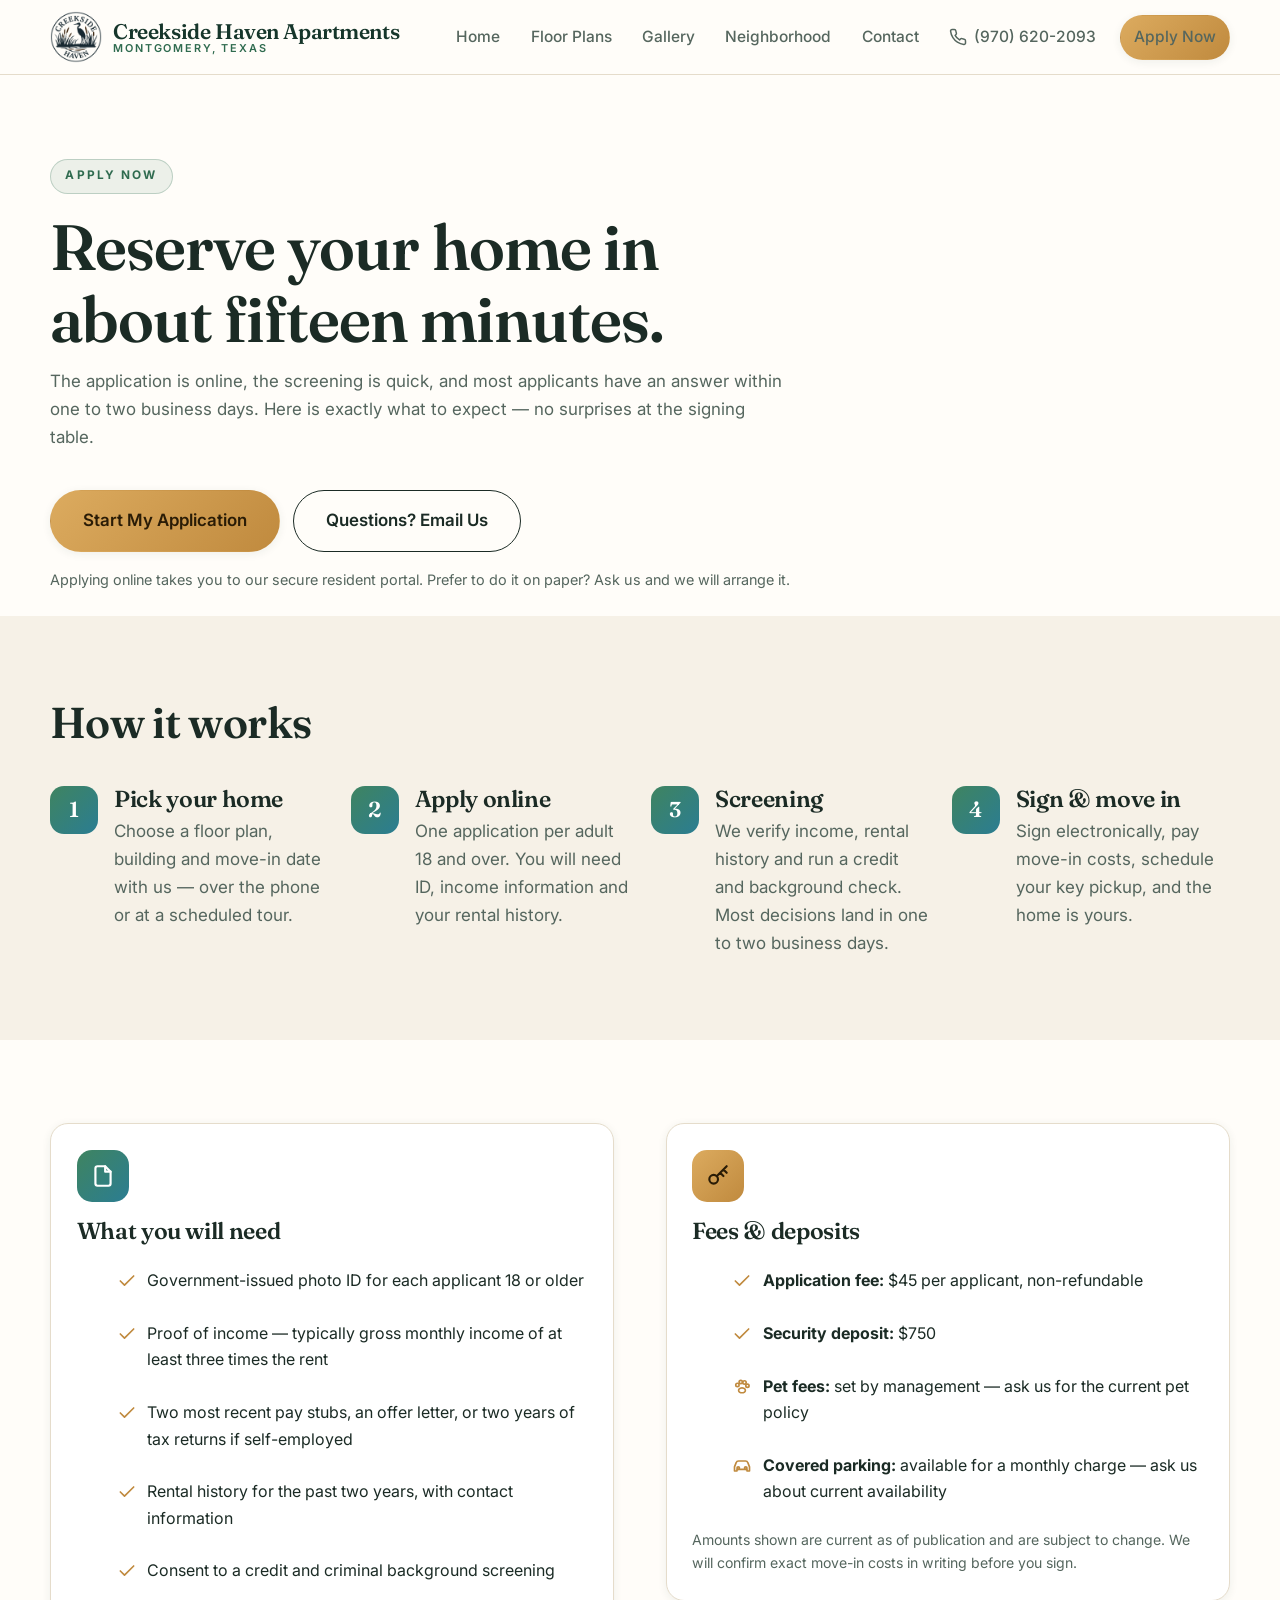
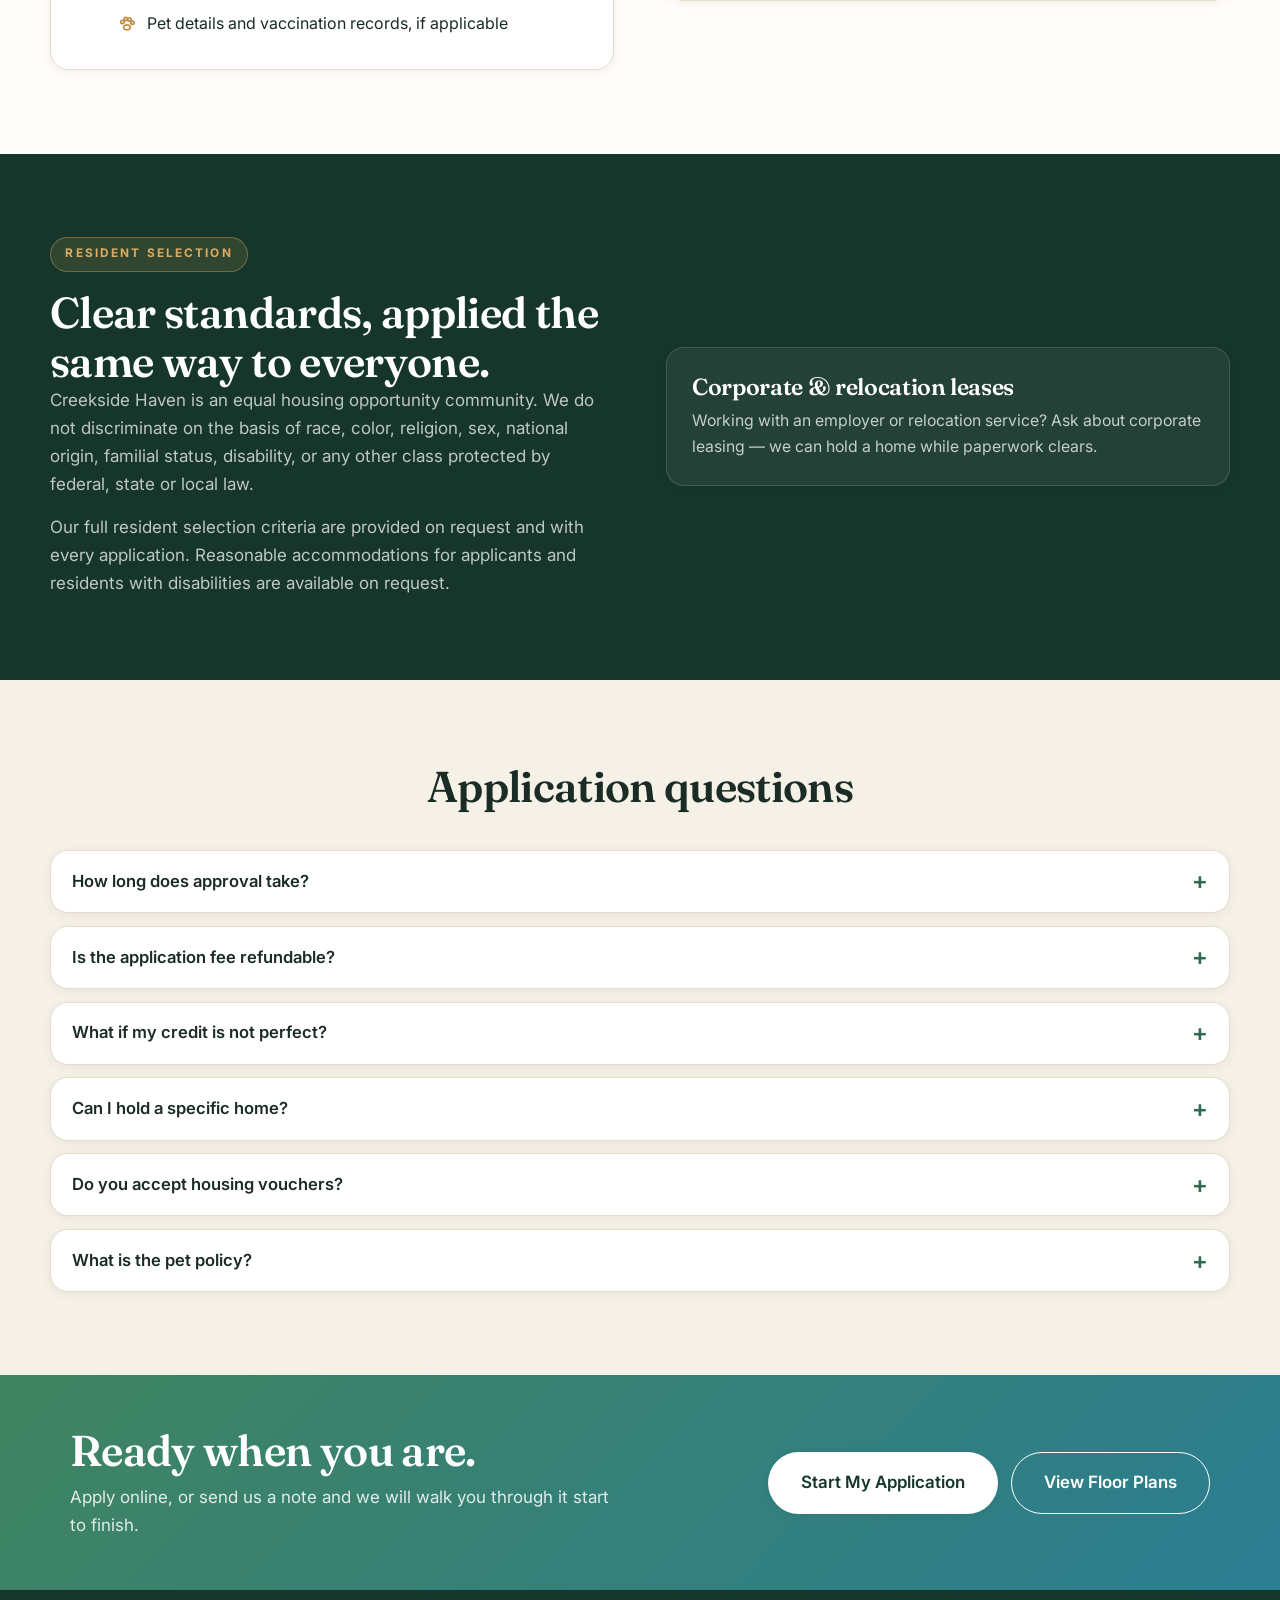
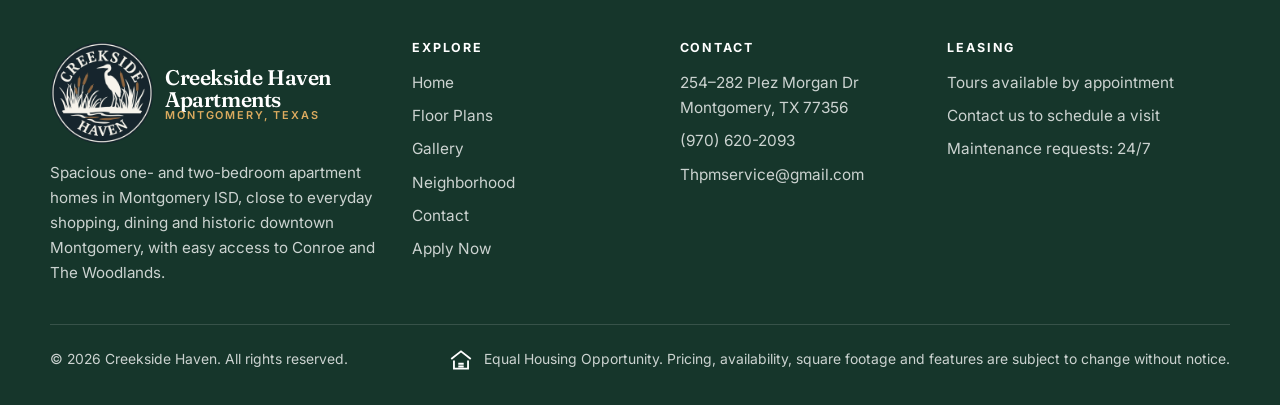
==== commit f054410a: "Apply: remove the guarantor terms nobody set Three times the rent is confirmed as the property's inc" ====
--- a/apply.html
+++ b/apply.html
@@ -13,7 +13,10 @@
   <meta property="og:title" content="Apply Now | Creekside Haven Apartments &mdash; Montgomery, TX" />
   <meta property="og:description" content="Apply online for a new apartment home at Creekside Haven in Montgomery, TX. Application requirements, fees, deposits and resident selection criteria explained." />
   <meta property="og:type" content="website" />
-  <meta property="og:image" content="https://creeksidehavenapts.com/assets/entrance-sign-og.jpg" />
+  <meta property="og:image" content="https://creeksidehavenapts.com/assets/share-og.jpg" />
+  <meta property="og:image:width" content="1200" />
+  <meta property="og:image:height" content="630" />
+  <meta property="og:image:alt" content="The Creekside Haven entrance sign at sunset, with the community behind it" />
   <meta name="twitter:card" content="summary_large_image" />
   <meta property="og:url" content="https://creeksidehavenapts.com/apply.html" />
   <link rel="preconnect" href="https://fonts.googleapis.com" />
@@ -135,11 +138,7 @@
               disabilities are available on request.</p>
           </div>
           <div class="card">
-            <h3>Applying with a co-signer or guarantor</h3>
-            <p>If your income does not meet the standard on its own, a qualified guarantor may
-               apply on your behalf. Guarantors complete the same application and screening and
-               are generally expected to show income of at least five times the monthly rent.</p>
-            <h3 style="margin-top:1.3rem">Corporate &amp; relocation leases</h3>
+            <h3>Corporate &amp; relocation leases</h3>
             <p>Working with an employer or relocation service? Ask about corporate leasing
                &mdash; we can hold a home while paperwork clears.</p>
           </div>
@@ -153,7 +152,7 @@
       <div class="faq">
         <details><summary>How long does approval take?</summary><p>Most applications are decided within one to two business days once every adult applicant has submitted their documents.</p></details>
         <details><summary>Is the application fee refundable?</summary><p>The application fee covers screening costs and is non-refundable, whether or not the application is approved.</p></details>
-        <details><summary>What if my credit is not perfect?</summary><p>Credit is one factor among several. Applicants who do not meet the standard outright may still be approved with an additional deposit or a qualified guarantor.</p></details>
+        <details><summary>What if my credit is not perfect?</summary><p>Credit is one factor among several. Applicants who do not meet the standard outright may still be approved with an additional deposit.</p></details>
         <details><summary>Can I hold a specific home?</summary><p>Yes. Once your application is approved and the administrative fee is paid, the home is held for your agreed move-in date.</p></details>
         <details><summary>Do you accept housing vouchers?</summary><p>We follow all applicable federal, state and local laws regarding sources of income. Contact us to discuss your situation.</p></details>
         <details><summary>What is the pet policy?</summary><p>Pets are considered, subject to fees, weight limits and breed restrictions set by management. Ask us for the current policy before you apply.</p></details>
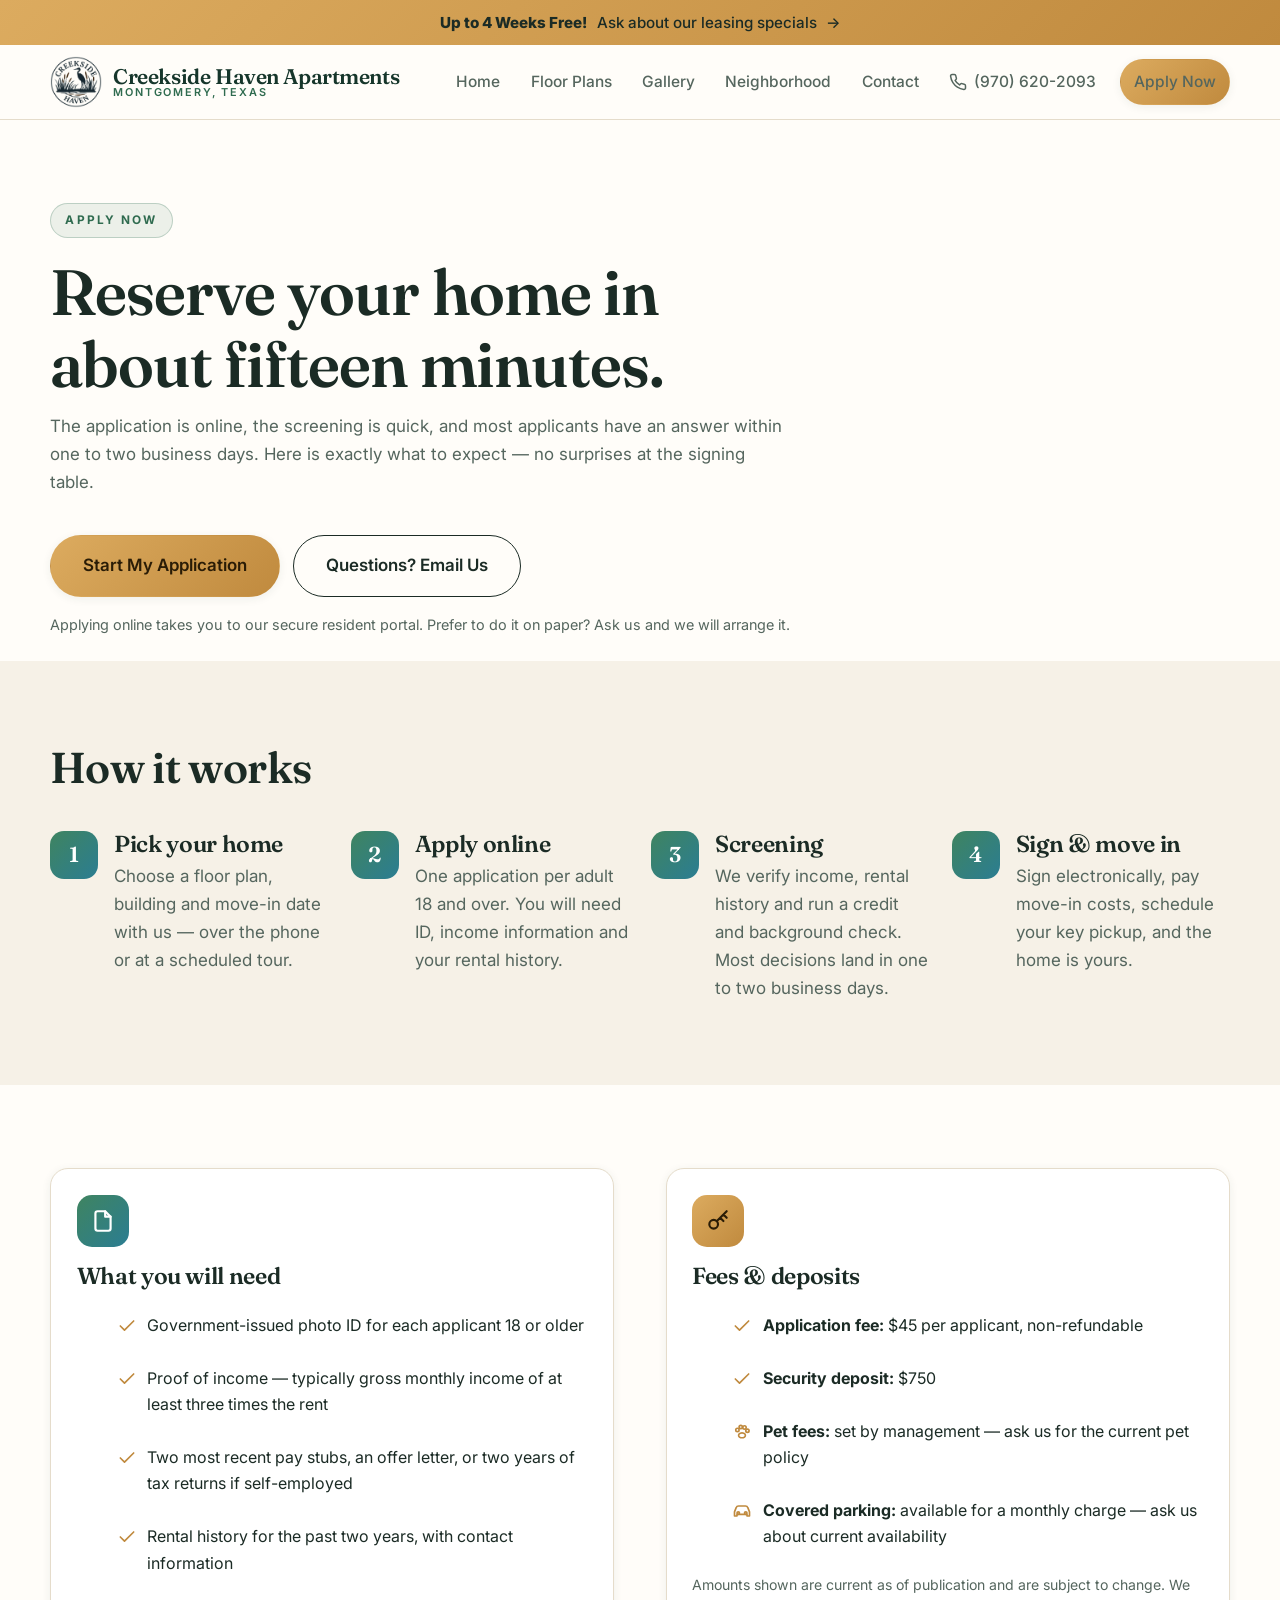
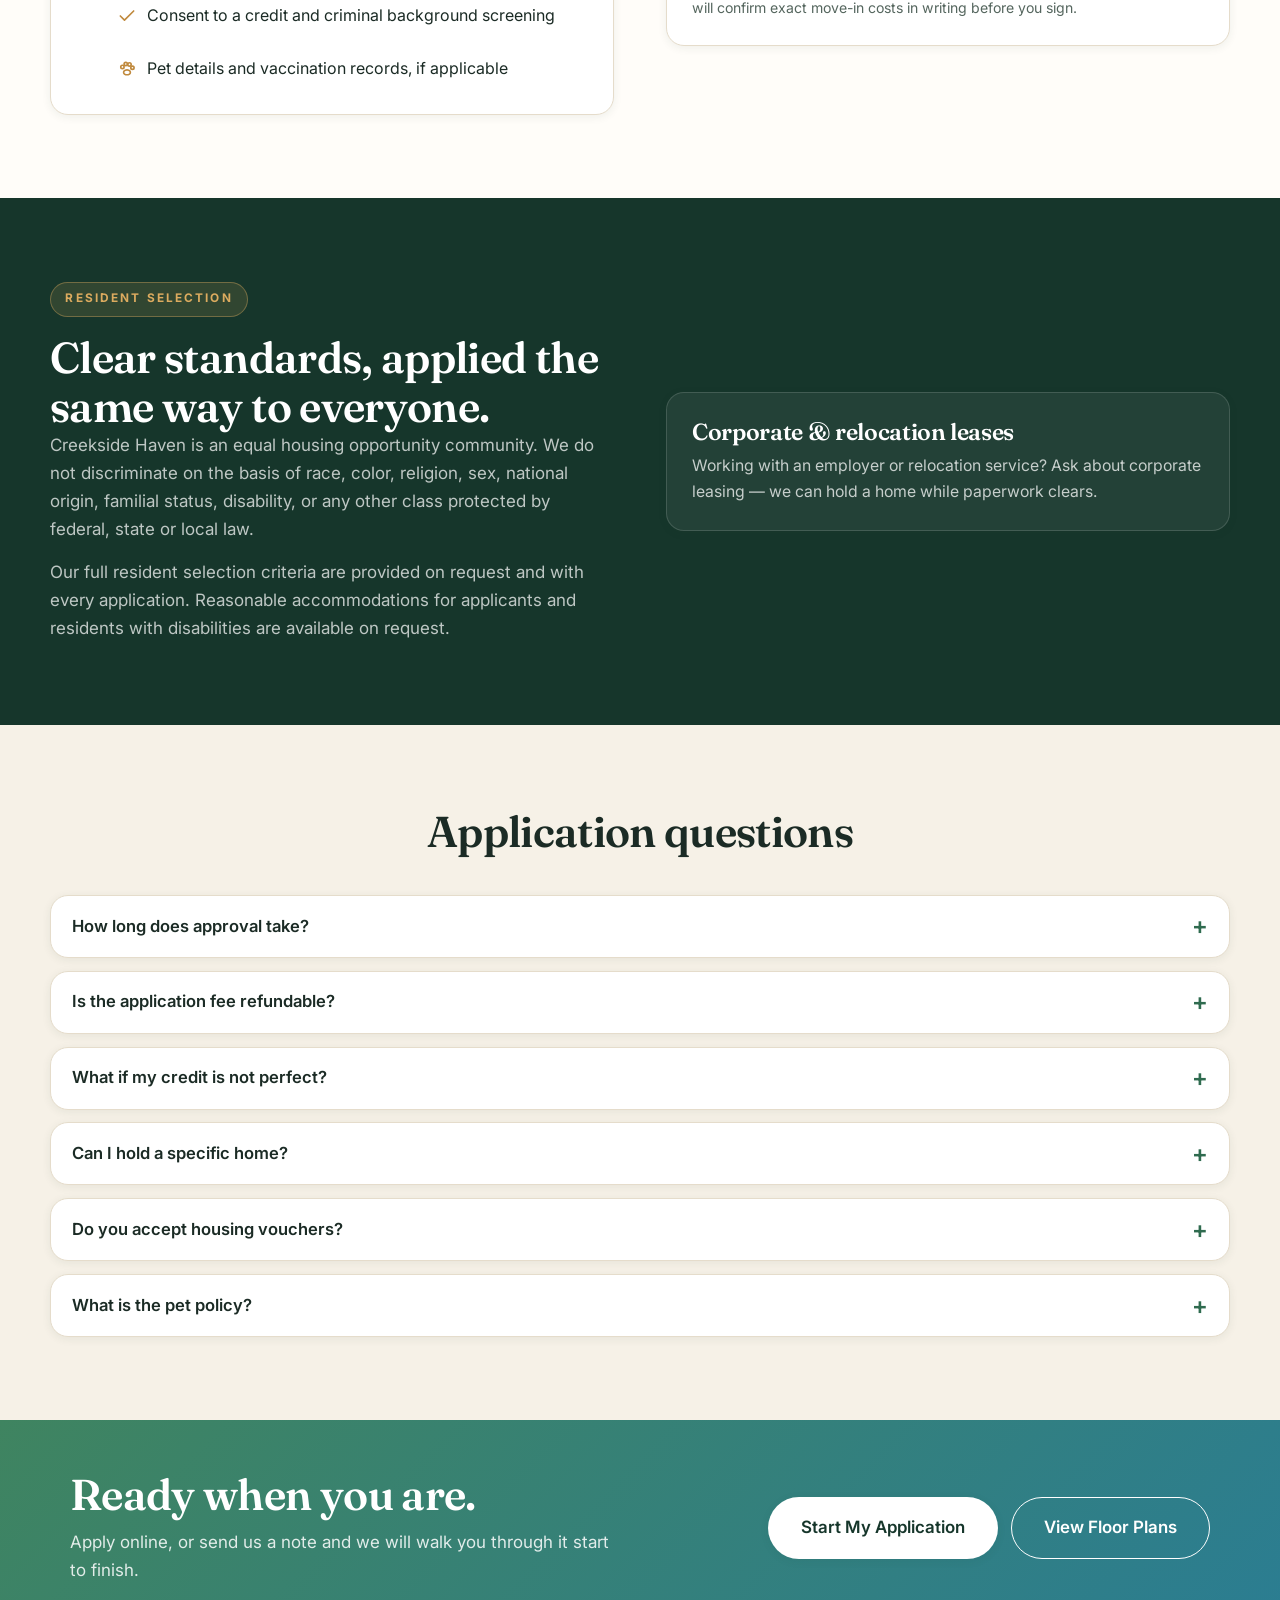
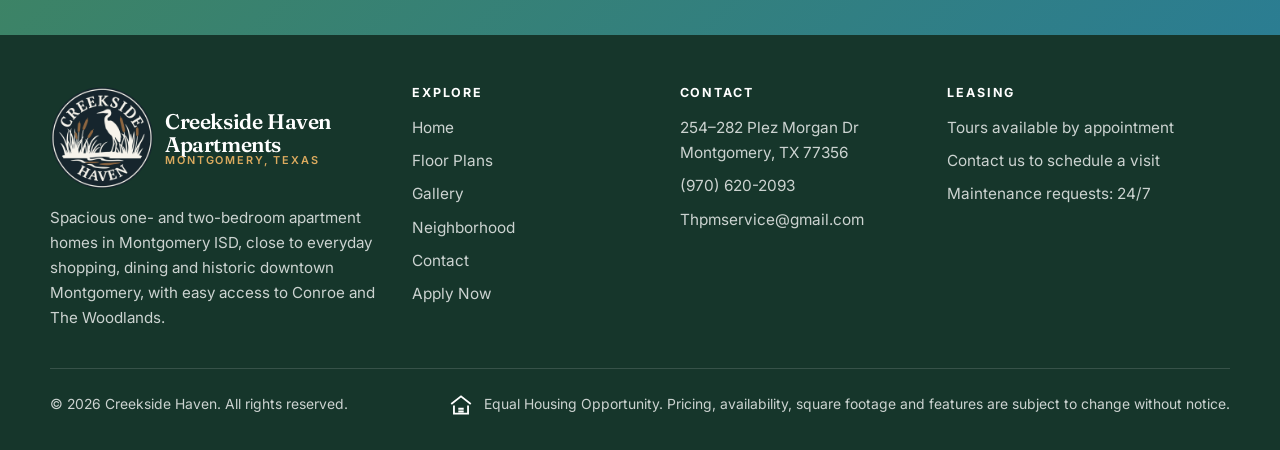
==== commit e3582b7e: "Add the leasing special bar "Up to 4 Weeks Free! Ask about our leasing specials" above the header on" ====
--- a/apply.html
+++ b/apply.html
@@ -34,6 +34,11 @@
 </head>
 <body>
   <a class="skip-link" href="#main">Skip to content</a>
+  <a class="promo-bar" href="contact.html">
+    <strong>Up to 4 Weeks Free!</strong>
+    <span>Ask about our leasing specials</span>
+    <span class="promo-bar__go" aria-hidden="true">&rarr;</span>
+  </a>
   <header class="site-header" id="top">
     <div class="container nav-bar">
       <a class="brand" href="/" aria-label="Creekside Haven home">
--- a/css/site.css
+++ b/css/site.css
@@ -119,6 +119,24 @@
 .btn-row { display: flex; flex-wrap: wrap; gap: .8rem; }
 
 /* ------------------------------- Header -------------------------------- */
+/* Leasing special. Sits above the sticky header rather than inside it, so it
+   scrolls away once read and does not eat height on every screen. The whole
+   bar is the link: a concession is the reason someone calls, so the target
+   should be larger than a few words of it. */
+.promo-bar {
+  display: flex; align-items: center; justify-content: center;
+  flex-wrap: wrap; gap: .25rem .6rem;
+  background: var(--grad-brass); color: var(--ink);
+  padding: .62rem 1.25rem; text-align: center;
+  font-size: .95rem; text-decoration: none;
+}
+.promo-bar strong { font-weight: 800; }
+.promo-bar span { font-weight: 500; }
+.promo-bar__go { transition: transform .2s ease; }
+.promo-bar:hover .promo-bar__go,
+.promo-bar:focus-visible .promo-bar__go { transform: translateX(3px); }
+@media (max-width: 480px) { .promo-bar { font-size: .85rem; padding: .55rem 1rem; } }
+
 .site-header {
   position: sticky; top: 0; z-index: 100;
   background: rgba(255, 253, 249, .92);
@@ -859,6 +877,9 @@
   .reveal { opacity: 1; transform: none; transition: none; }
   html { scroll-behavior: auto; }
   .btn:hover, .card:hover, .plan-card:hover, .shot:hover { transform: none; }
+  .promo-bar__go,
+  .promo-bar:hover .promo-bar__go,
+  .promo-bar:focus-visible .promo-bar__go { transform: none; transition: none; }
   .gallery-section .shot img,
   .gallery-section .shot:hover img,
   .gallery-section .shot:focus-visible img { transform: none; transition: none; }
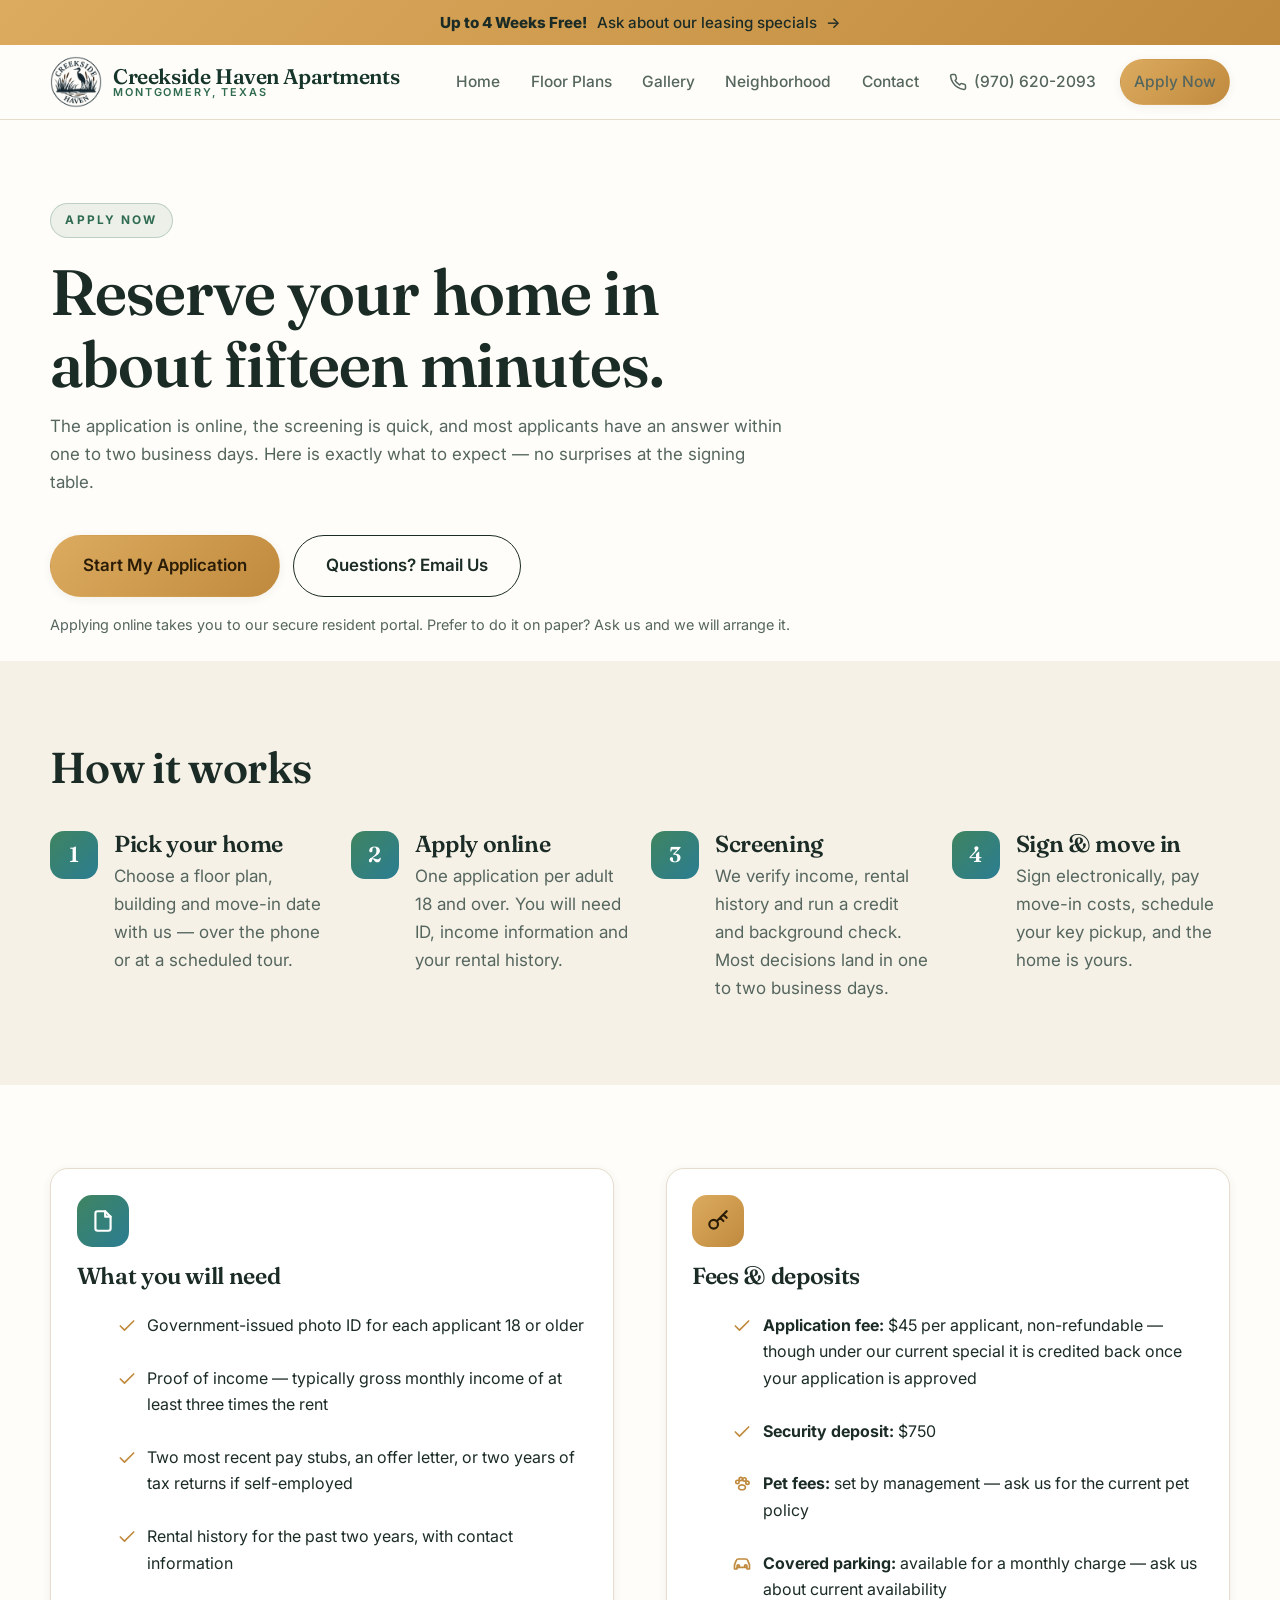
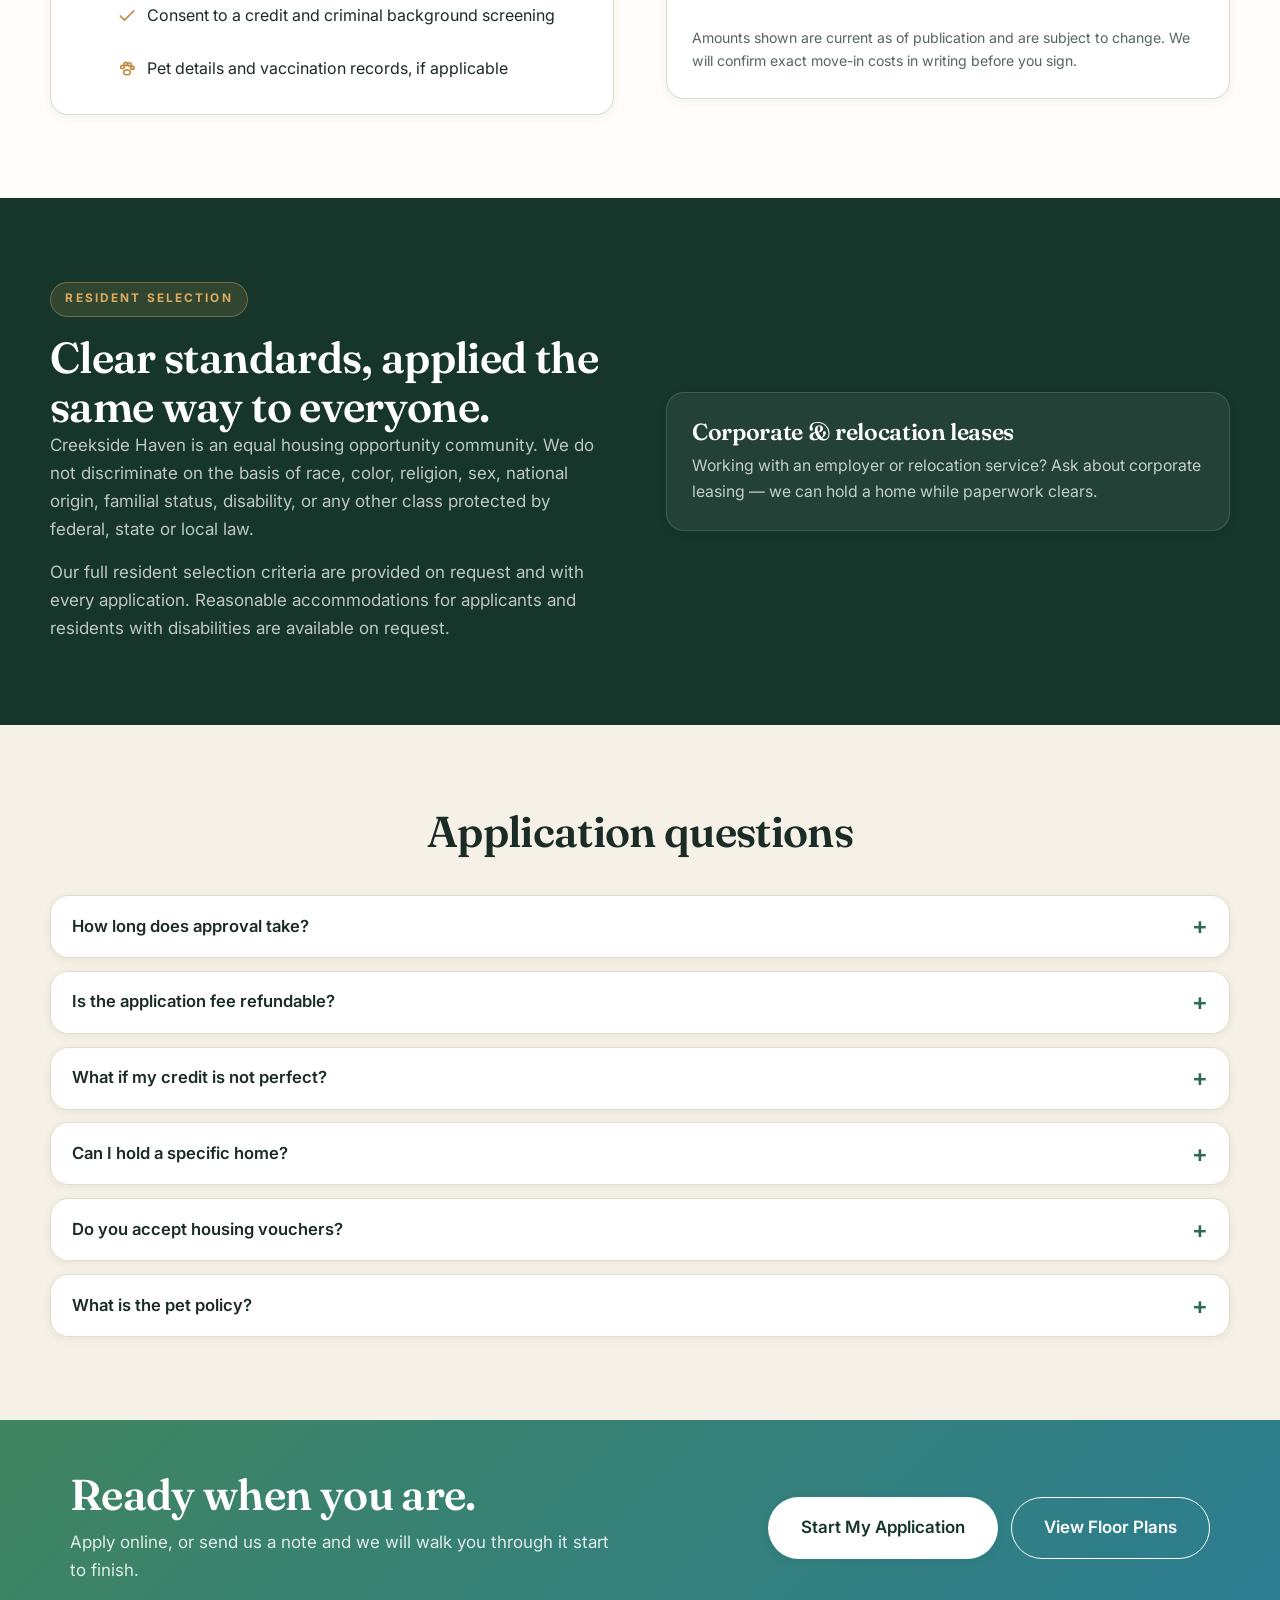
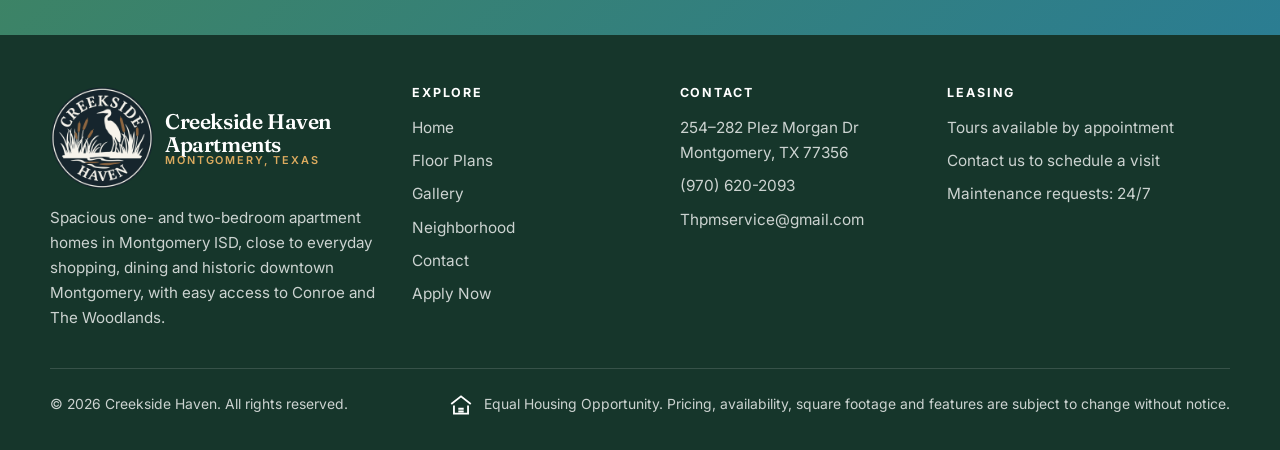
==== commit 89190c9e: "Carry the leasing special into the page, not just the bar The gold bar scrolls away after a second a" ====
--- a/apply.html
+++ b/apply.html
@@ -115,7 +115,9 @@
           <div class="pillar-icon"><svg class="" viewBox="0 0 24 24" fill="none" stroke="currentColor" stroke-width="2" stroke-linecap="round" stroke-linejoin="round" aria-hidden="true"><circle cx="8" cy="15" r="4"/><path d="M10.8 12.2 20 3M17 6l3 3M14 9l3 3"/></svg></div>
           <h3>Fees &amp; deposits</h3>
           <ul class="amenity-list" style="grid-template-columns:1fr;margin-top:1rem">
-            <li><svg class="" viewBox="0 0 24 24" fill="none" stroke="currentColor" stroke-width="2" stroke-linecap="round" stroke-linejoin="round" aria-hidden="true"><path d="M20 6 9 17l-5-5"/></svg><span><strong>Application fee:</strong> $45 per applicant, non-refundable</span></li>
+            <li><svg class="" viewBox="0 0 24 24" fill="none" stroke="currentColor" stroke-width="2" stroke-linecap="round" stroke-linejoin="round" aria-hidden="true"><path d="M20 6 9 17l-5-5"/></svg><span><strong>Application fee:</strong> $45 per applicant, non-refundable &mdash; though
+              under our current special it is credited back once your application is
+              approved</span></li>
             <li><svg class="" viewBox="0 0 24 24" fill="none" stroke="currentColor" stroke-width="2" stroke-linecap="round" stroke-linejoin="round" aria-hidden="true"><path d="M20 6 9 17l-5-5"/></svg><span><strong>Security deposit:</strong> $750</span></li>
             <li><svg class="" viewBox="0 0 24 24" fill="none" stroke="currentColor" stroke-width="2" stroke-linecap="round" stroke-linejoin="round" aria-hidden="true"><circle cx="6.5" cy="9.5" r="2"/><circle cx="10.5" cy="6" r="2"/><circle cx="15" cy="6.5" r="2"/><circle cx="18.5" cy="10.5" r="2"/><path d="M8.5 14.5c1.5-2 5.5-2 7 0 1.2 1.6.4 4-1.8 4.3-1 .1-2.4.1-3.4 0-2.2-.3-3-2.7-1.8-4.3z"/></svg><span><strong>Pet fees:</strong> set by management &mdash; ask us for
               the current pet policy</span></li>
--- a/css/site.css
+++ b/css/site.css
@@ -847,6 +847,102 @@
 .cta-band h2 { color: #fff; max-width: 30rem; }
 .cta-band p { color: rgba(255,255,255,.85); margin-top: .5rem; max-width: 34rem; }
 
+/* ---------------------------- Move-in special ---------------------------- */
+/* Temporary, like .promo-bar above. When the concession ends, delete this
+   block, the .promo-bar block, and their markup on every page. The card is
+   deliberately the one piece of the site that shouts: the seal, the brass
+   numeral and the hero gradient are lifted from the printed flyer so a
+   prospect who saw that recognises this page as the same offer. */
+.specials { background: var(--sand); }
+.special-card {
+  display: flex; align-items: center; gap: clamp(1.4rem, 3vw, 2.6rem);
+  background: var(--grad-hero); color: #fff;
+  border: 1px solid rgba(220, 171, 95, .5);
+  border-radius: var(--radius-lg); box-shadow: var(--shadow-lg);
+  padding: clamp(1.8rem, 3.2vw, 2.6rem) clamp(1.5rem, 3.2vw, 2.9rem);
+}
+.special-seal {
+  flex: none; width: 138px; height: 138px; border-radius: 50%;
+  display: grid; place-content: center; text-align: center;
+  background: var(--grad-brass); color: #2a1c06;
+  box-shadow: 0 0 0 5px rgba(255, 255, 255, .13);
+  font-family: var(--font-display); line-height: 1.08;
+}
+.special-seal span { font-size: .95rem; }
+.special-seal strong { display: block; font-size: 1.38rem; font-weight: 700; }
+.special-body { flex: 1 1 auto; }
+.special-kicker {
+  display: block; font-size: .78rem; letter-spacing: .18em; text-transform: uppercase;
+  font-weight: 700; color: var(--brass-2);
+}
+.special-headline {
+  font-family: var(--font-display); font-weight: 600; line-height: 1.02;
+  font-size: clamp(1.85rem, 4.2vw, 2.8rem); margin-top: .5rem; color: #fff;
+}
+.special-headline strong { display: block; font-weight: 700; color: var(--brass-2); }
+.special-note { color: rgba(255, 255, 255, .87); margin-top: .8rem; max-width: 30rem; }
+/* The buttons take the width the copy does not, so the card stays one band
+   deep instead of two. */
+.special-actions { flex: none; text-align: right; }
+.special-actions .btn-row { justify-content: flex-end; }
+.special-terms { font-size: .83rem; color: rgba(255, 255, 255, .6); margin-top: .9rem; }
+@media (max-width: 1020px) {
+  .special-card { flex-direction: column; text-align: center; }
+  .special-note { margin-left: auto; margin-right: auto; }
+  .special-actions { text-align: center; }
+  .special-actions .btn-row { justify-content: center; }
+}
+
+/* --------------------------- Welcome offer ------------------------------ */
+/* The <dialog> itself is transparent and holds no padding: that way any click
+   that lands on it is a click on the backdrop and nothing else, which is what
+   the dismiss handler keys on. The cream card is the child that carries the
+   look. Delete this block with .promo-bar and .specials when the offer ends. */
+.welcome {
+  padding: 0; border: 0; background: transparent; overflow: visible;
+  color: var(--text);
+  /* Centred here rather than left to the UA sheet: once width is declared,
+     browsers disagree about where a modal <dialog> lands. inset 0 plus
+     margin auto with a definite width and a fit-content height is the one
+     spelling that centres on both axes everywhere. */
+  position: fixed; inset: 0; margin: auto;
+  width: min(27rem, calc(100vw - 2rem)); height: fit-content;
+}
+.welcome::backdrop { background: rgba(16, 38, 30, .55); }
+.welcome-card {
+  position: relative; text-align: center;
+  background: var(--cream); border: 1px solid var(--line);
+  border-radius: var(--radius-lg); box-shadow: var(--shadow-lg);
+  padding: clamp(2.1rem, 6vw, 2.9rem) clamp(1.5rem, 5vw, 2.5rem) clamp(1.7rem, 4vw, 2.2rem);
+}
+.welcome-card:focus { outline: none; }
+.welcome-close {
+  position: absolute; top: .8rem; right: .8rem;
+  width: 40px; height: 40px; padding: 0; border-radius: 50%;
+  display: grid; place-content: center; cursor: pointer;
+  background: var(--sand); color: var(--forest); border: 1px solid var(--line);
+  transition: background .15s ease, color .15s ease;
+}
+.welcome-close:hover { background: var(--forest); color: #fff; border-color: var(--forest); }
+.welcome-close svg { width: 17px; height: 17px; }
+.welcome-kicker {
+  display: block; font-size: .74rem; letter-spacing: .2em; text-transform: uppercase;
+  font-weight: 700; color: var(--brass);
+}
+.welcome-title {
+  font-family: var(--font-display); color: var(--forest); font-weight: 600;
+  font-size: clamp(1.85rem, 6.5vw, 2.45rem); line-height: 1.05; margin-top: .75rem;
+}
+.welcome-copy { color: var(--ink-soft); margin-top: .7rem; }
+.welcome .btn { margin-top: 1.6rem; width: 100%; }
+.welcome-note { font-size: .84rem; color: var(--ink-soft); margin-top: .9rem; }
+@media (prefers-reduced-motion: no-preference) {
+  .welcome[open] { animation: welcome-rise .28s ease-out; }
+  .welcome[open]::backdrop { animation: welcome-fade .28s ease-out; }
+}
+@keyframes welcome-rise { from { opacity: 0; transform: translateY(14px); } }
+@keyframes welcome-fade { from { opacity: 0; } }
+
 /* -------------------------------- Footer --------------------------------- */
 .site-footer { background: var(--forest); color: rgba(255,255,255,.78); padding: 3.2rem 0 2rem; }
 .footer-grid { display: grid; grid-template-columns: 1.4fr 1fr 1fr 1.2fr; gap: 2rem; }
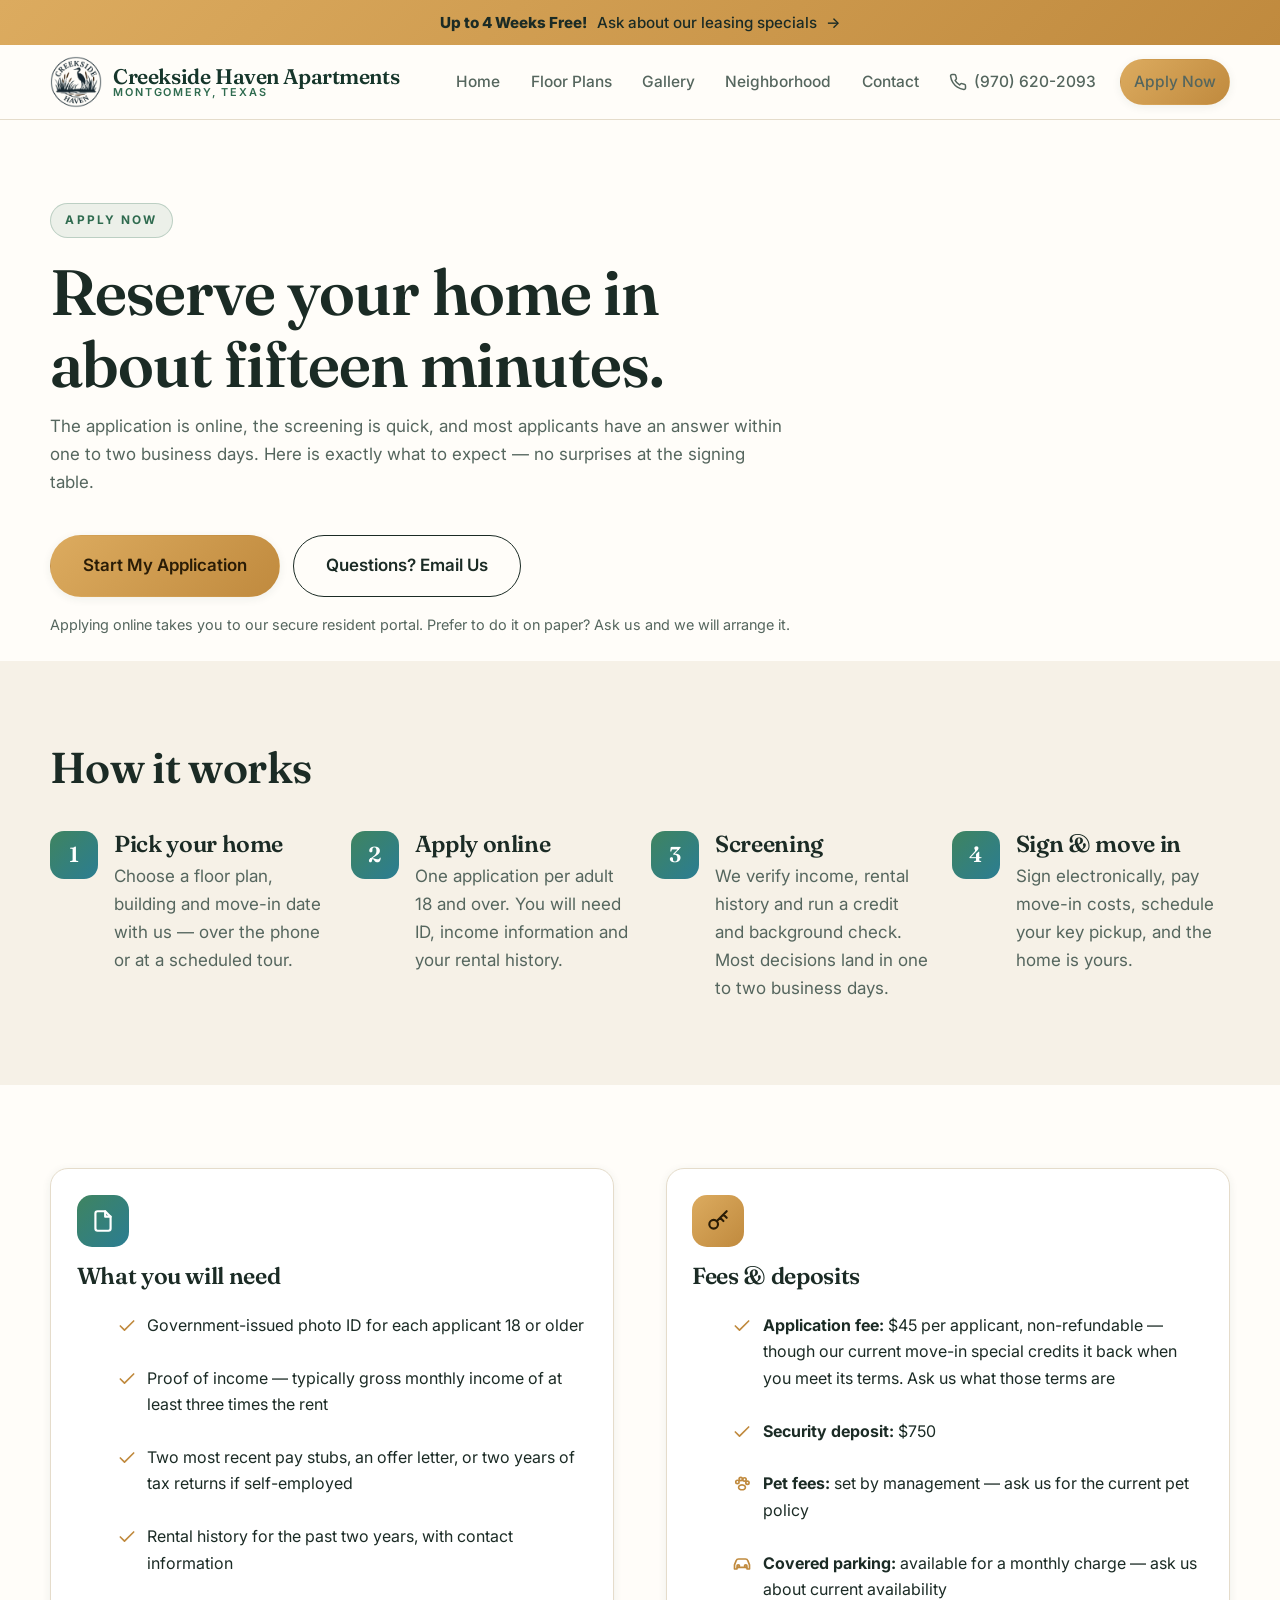
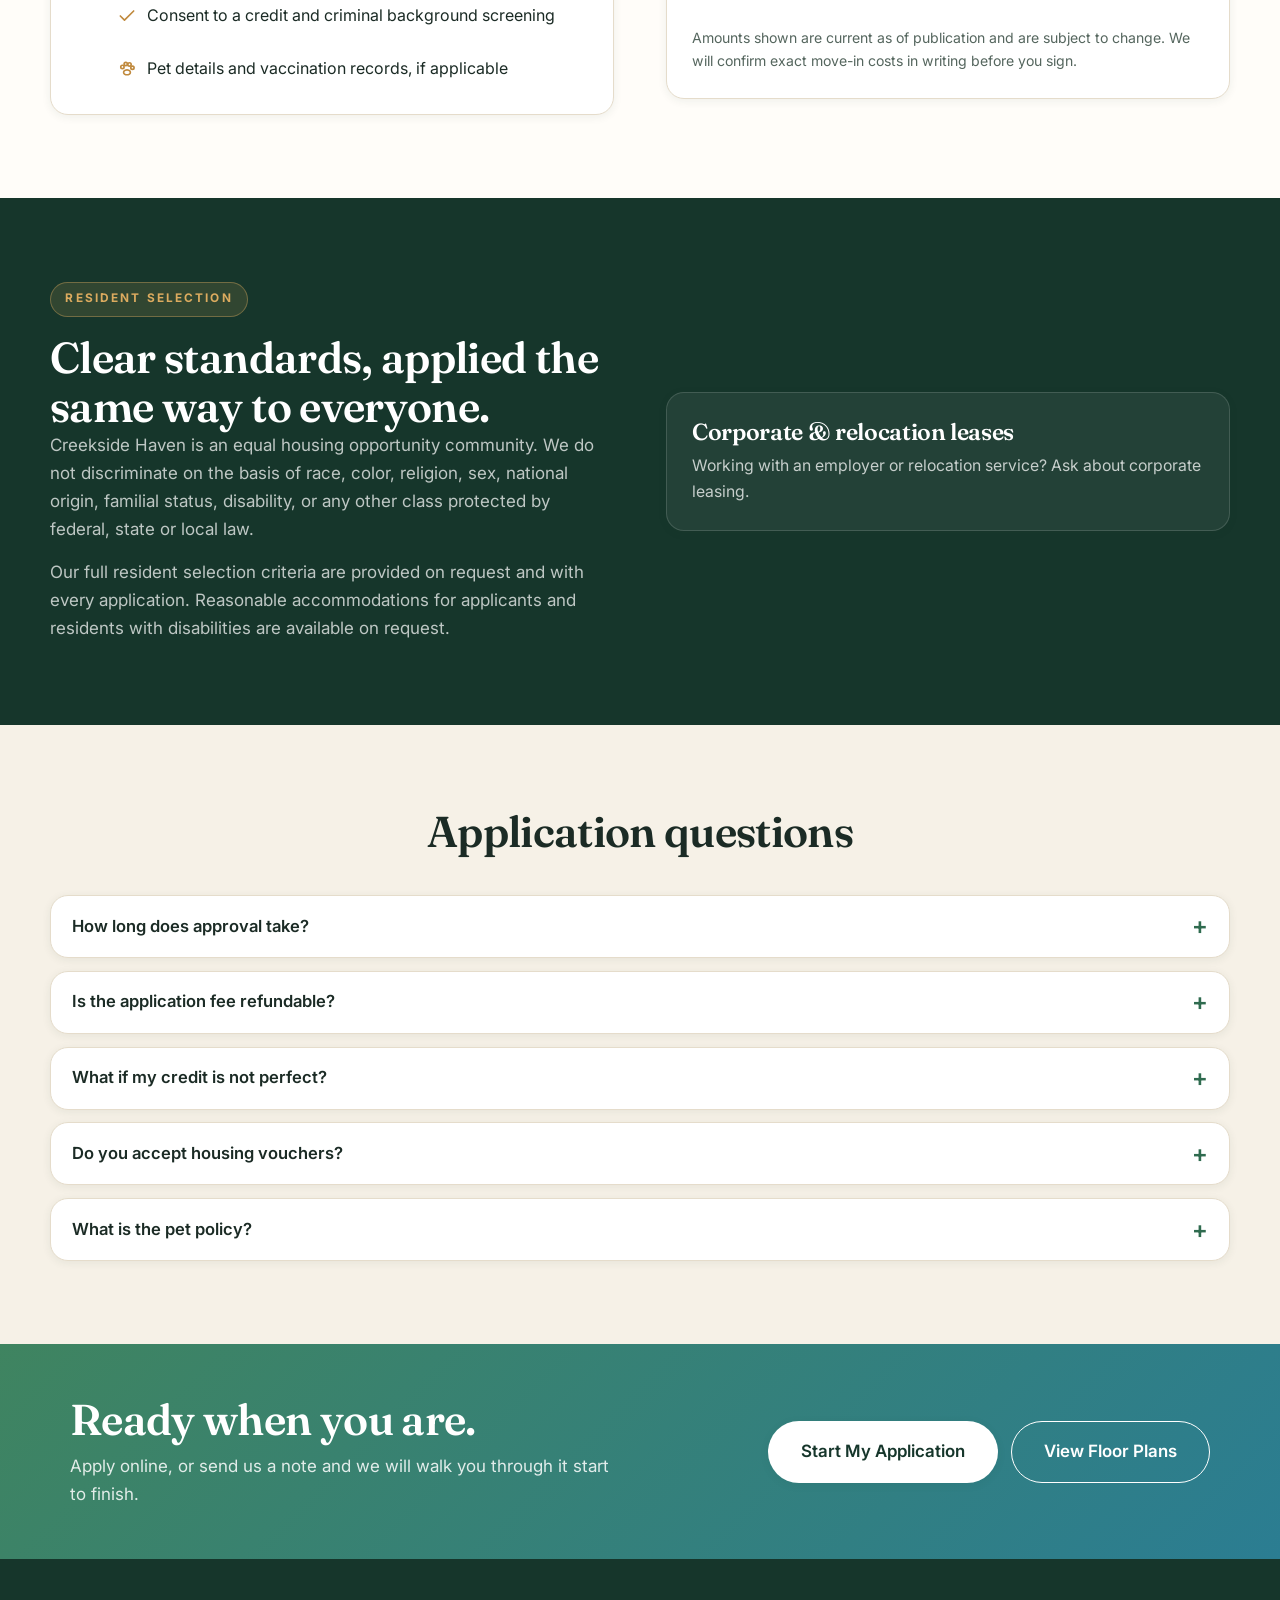
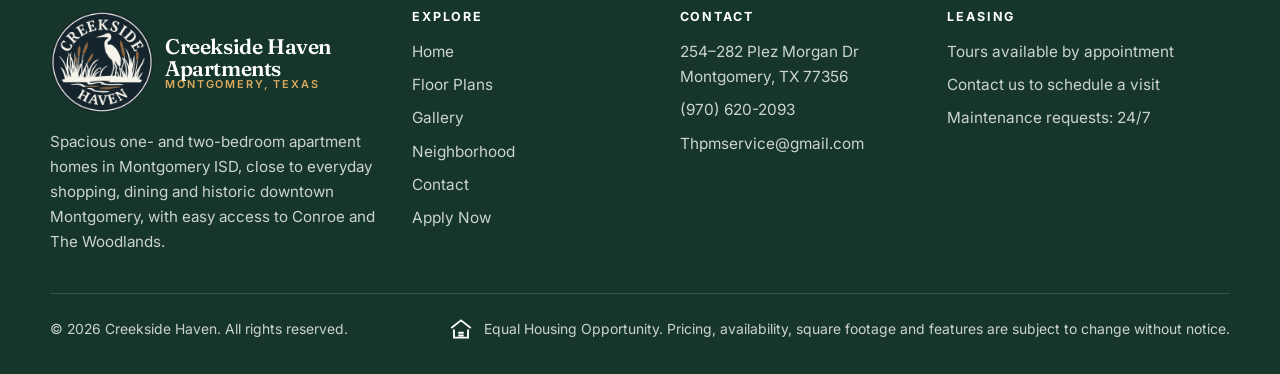
==== commit f980cf20: "Say what the fee credit is conditional on, and cut what was never confirmed The credit is earned by " ====
--- a/apply.html
+++ b/apply.html
@@ -116,8 +116,8 @@
           <h3>Fees &amp; deposits</h3>
           <ul class="amenity-list" style="grid-template-columns:1fr;margin-top:1rem">
             <li><svg class="" viewBox="0 0 24 24" fill="none" stroke="currentColor" stroke-width="2" stroke-linecap="round" stroke-linejoin="round" aria-hidden="true"><path d="M20 6 9 17l-5-5"/></svg><span><strong>Application fee:</strong> $45 per applicant, non-refundable &mdash; though
-              under our current special it is credited back once your application is
-              approved</span></li>
+              our current move-in special credits it back when you meet its terms. Ask us
+              what those terms are</span></li>
             <li><svg class="" viewBox="0 0 24 24" fill="none" stroke="currentColor" stroke-width="2" stroke-linecap="round" stroke-linejoin="round" aria-hidden="true"><path d="M20 6 9 17l-5-5"/></svg><span><strong>Security deposit:</strong> $750</span></li>
             <li><svg class="" viewBox="0 0 24 24" fill="none" stroke="currentColor" stroke-width="2" stroke-linecap="round" stroke-linejoin="round" aria-hidden="true"><circle cx="6.5" cy="9.5" r="2"/><circle cx="10.5" cy="6" r="2"/><circle cx="15" cy="6.5" r="2"/><circle cx="18.5" cy="10.5" r="2"/><path d="M8.5 14.5c1.5-2 5.5-2 7 0 1.2 1.6.4 4-1.8 4.3-1 .1-2.4.1-3.4 0-2.2-.3-3-2.7-1.8-4.3z"/></svg><span><strong>Pet fees:</strong> set by management &mdash; ask us for
               the current pet policy</span></li>
@@ -146,8 +146,8 @@
           </div>
           <div class="card">
             <h3>Corporate &amp; relocation leases</h3>
-            <p>Working with an employer or relocation service? Ask about corporate leasing
-               &mdash; we can hold a home while paperwork clears.</p>
+            <p>Working with an employer or relocation service? Ask about corporate
+               leasing.</p>
           </div>
         </div>
       </div>
@@ -158,9 +158,8 @@
         <div class="section-head center"><h2>Application questions</h2></div>
       <div class="faq">
         <details><summary>How long does approval take?</summary><p>Most applications are decided within one to two business days once every adult applicant has submitted their documents.</p></details>
-        <details><summary>Is the application fee refundable?</summary><p>The application fee covers screening costs and is non-refundable, whether or not the application is approved.</p></details>
-        <details><summary>What if my credit is not perfect?</summary><p>Credit is one factor among several. Applicants who do not meet the standard outright may still be approved with an additional deposit.</p></details>
-        <details><summary>Can I hold a specific home?</summary><p>Yes. Once your application is approved and the administrative fee is paid, the home is held for your agreed move-in date.</p></details>
+        <details><summary>Is the application fee refundable?</summary><p>The application fee covers screening costs and is non-refundable. Under our current move-in special it is credited back when you meet the special's terms &mdash; ask us what those terms are.</p></details>
+        <details><summary>What if my credit is not perfect?</summary><p>Credit is one factor among several, alongside income and rental history. If you are not sure whether you qualify, ask us before you apply rather than after.</p></details>
         <details><summary>Do you accept housing vouchers?</summary><p>We follow all applicable federal, state and local laws regarding sources of income. Contact us to discuss your situation.</p></details>
         <details><summary>What is the pet policy?</summary><p>Pets are considered, subject to fees, weight limits and breed restrictions set by management. Ask us for the current policy before you apply.</p></details>
       </div>
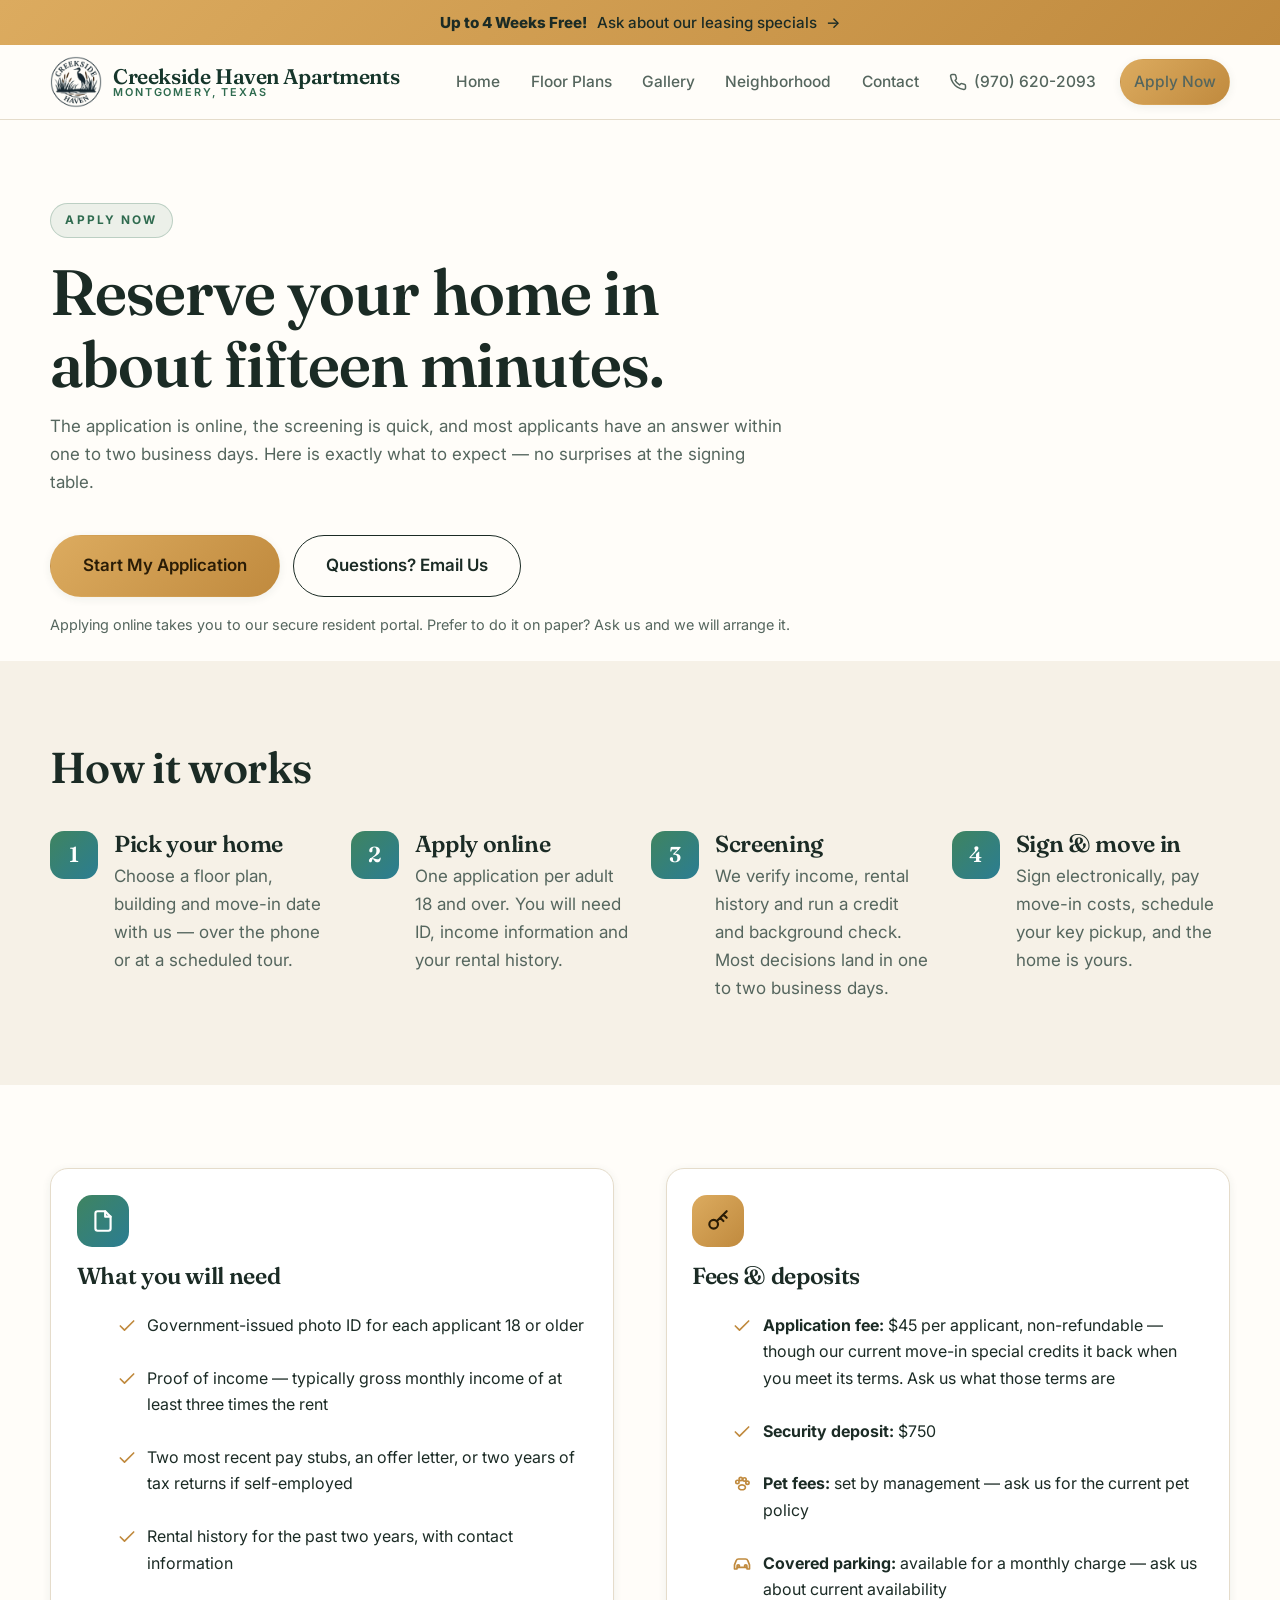
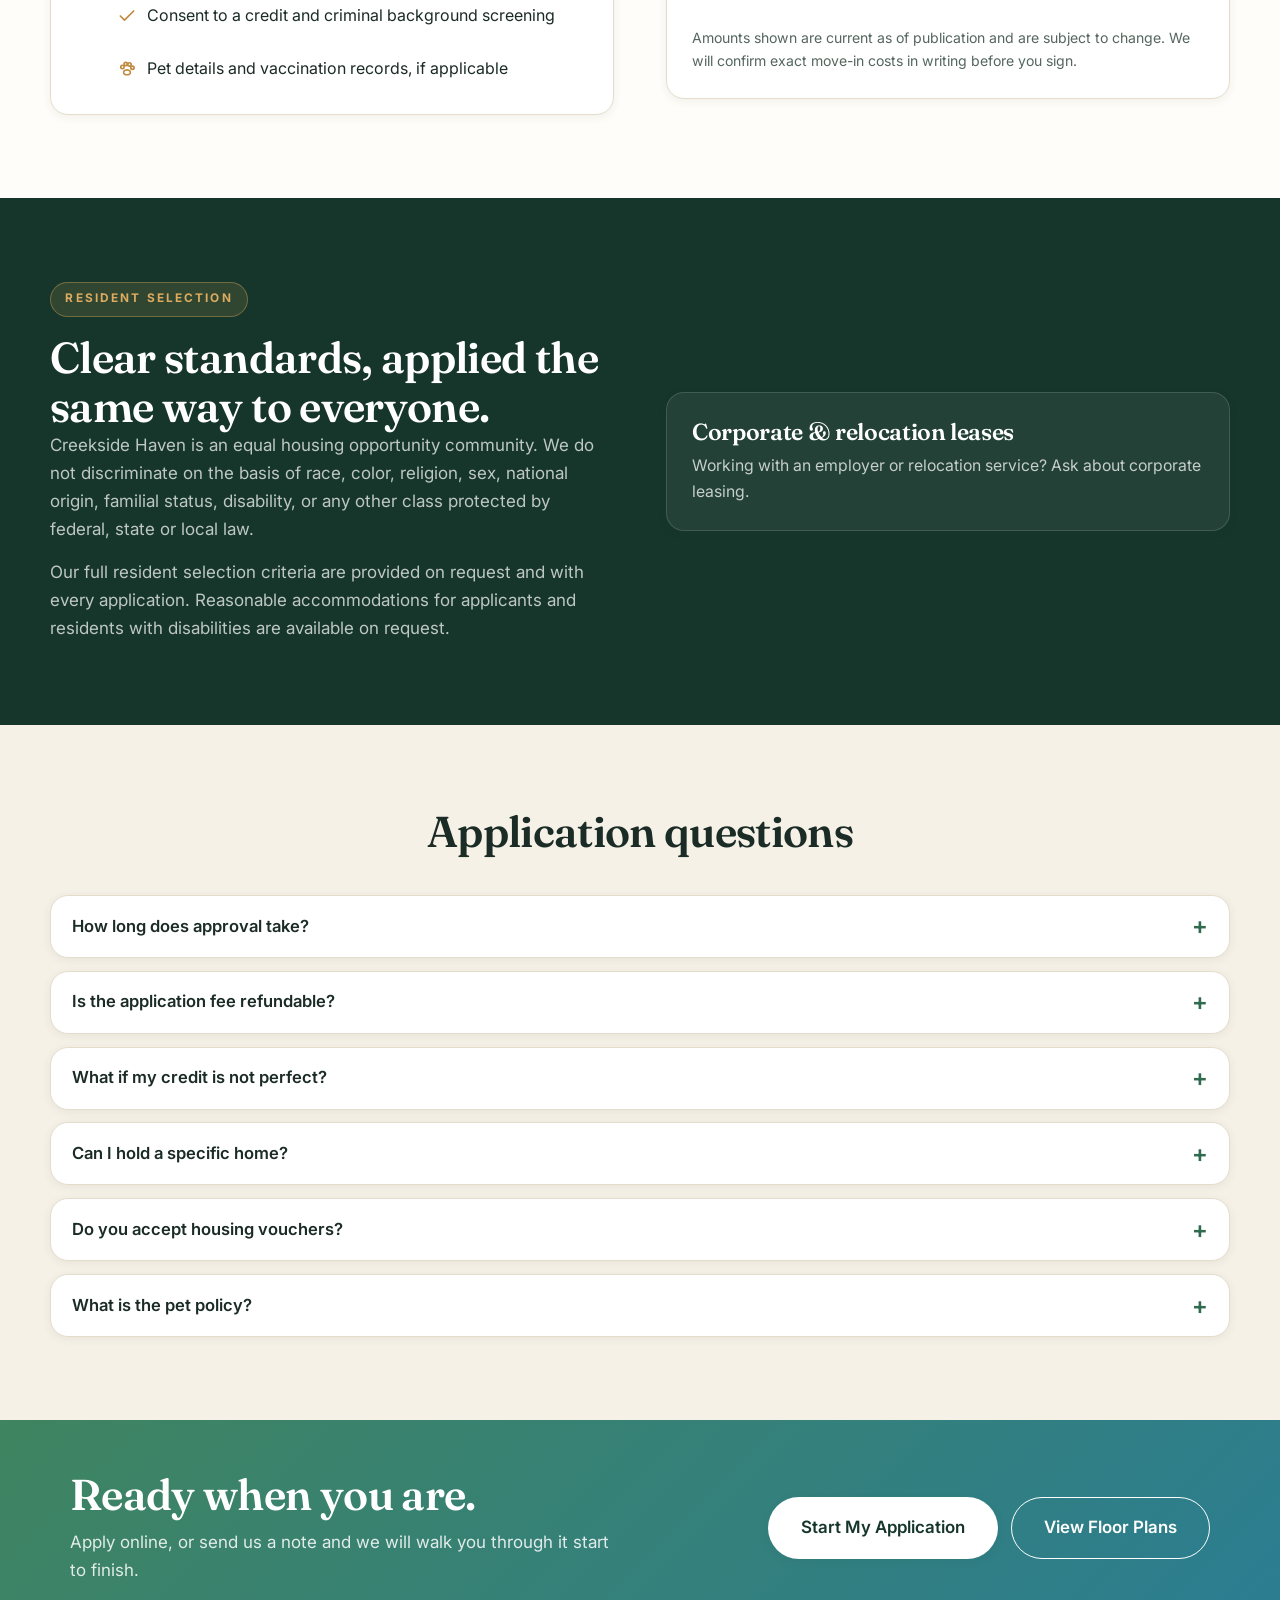
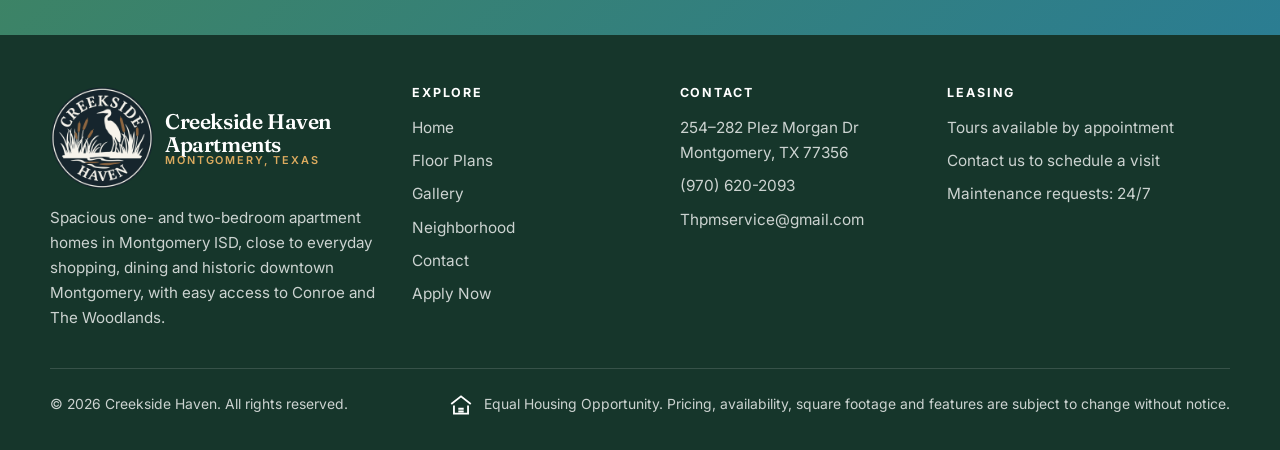
==== commit 17978c98: "Restore the hold answer with the policy that exists: approval plus deposit "Can I hold a specific ho" ====
--- a/apply.html
+++ b/apply.html
@@ -160,6 +160,7 @@
         <details><summary>How long does approval take?</summary><p>Most applications are decided within one to two business days once every adult applicant has submitted their documents.</p></details>
         <details><summary>Is the application fee refundable?</summary><p>The application fee covers screening costs and is non-refundable. Under our current move-in special it is credited back when you meet the special's terms &mdash; ask us what those terms are.</p></details>
         <details><summary>What if my credit is not perfect?</summary><p>Credit is one factor among several, alongside income and rental history. If you are not sure whether you qualify, ask us before you apply rather than after.</p></details>
+        <details><summary>Can I hold a specific home?</summary><p>Yes. Once your application is approved and the deposit is paid, the home is held for your agreed move-in date.</p></details>
         <details><summary>Do you accept housing vouchers?</summary><p>We follow all applicable federal, state and local laws regarding sources of income. Contact us to discuss your situation.</p></details>
         <details><summary>What is the pet policy?</summary><p>Pets are considered, subject to fees, weight limits and breed restrictions set by management. Ask us for the current policy before you apply.</p></details>
       </div>
